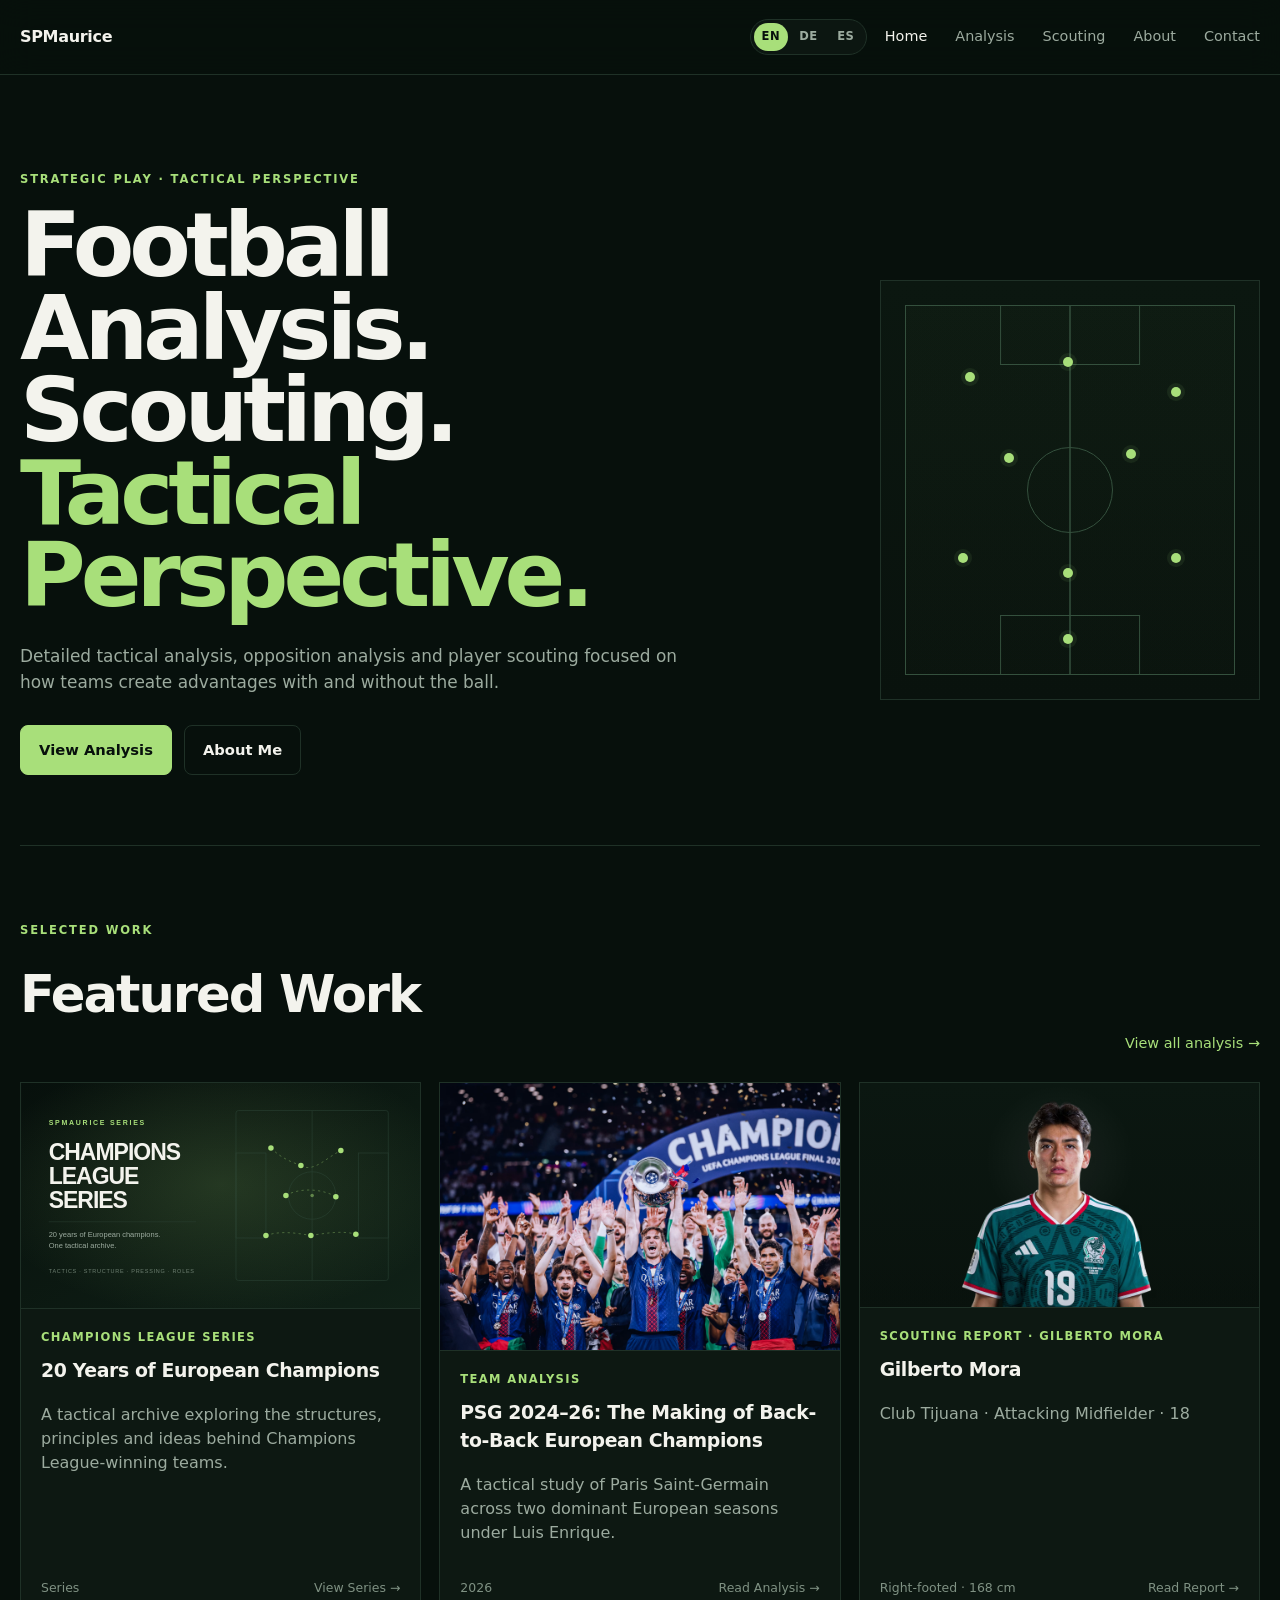
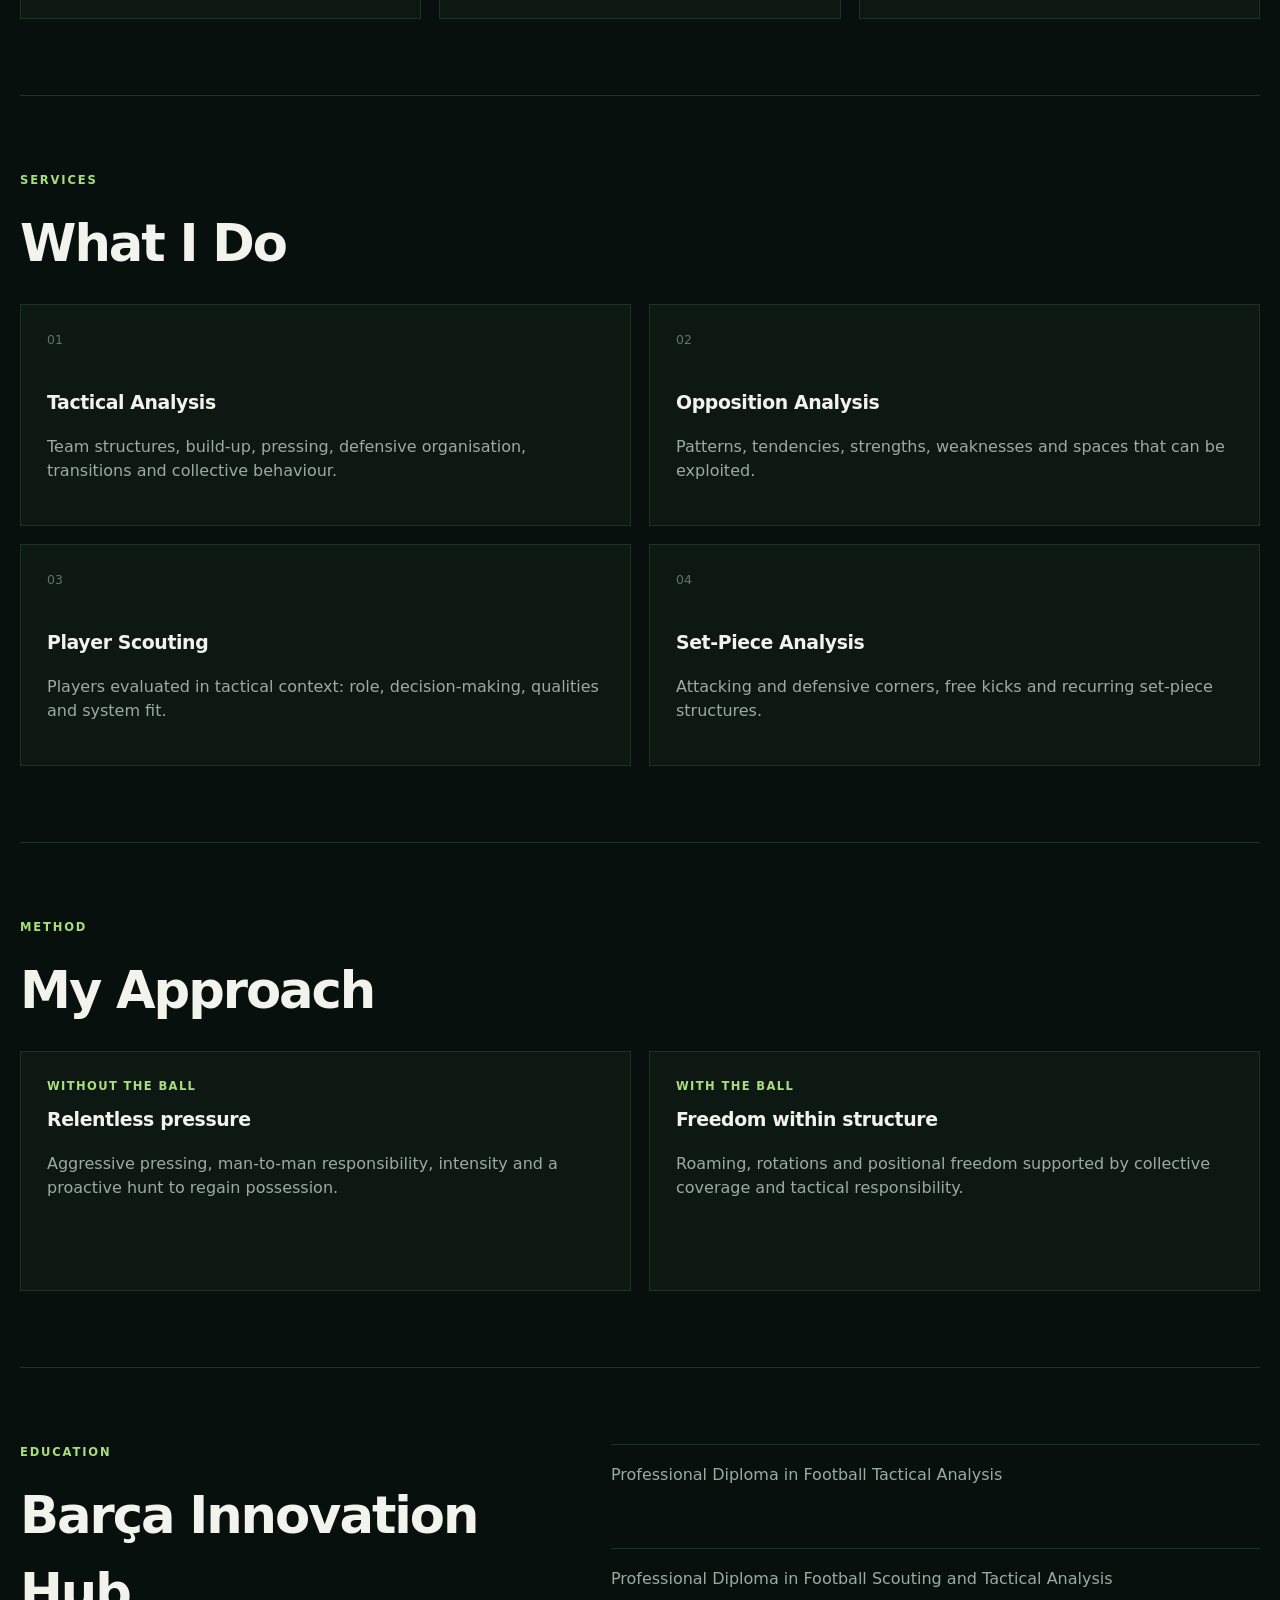
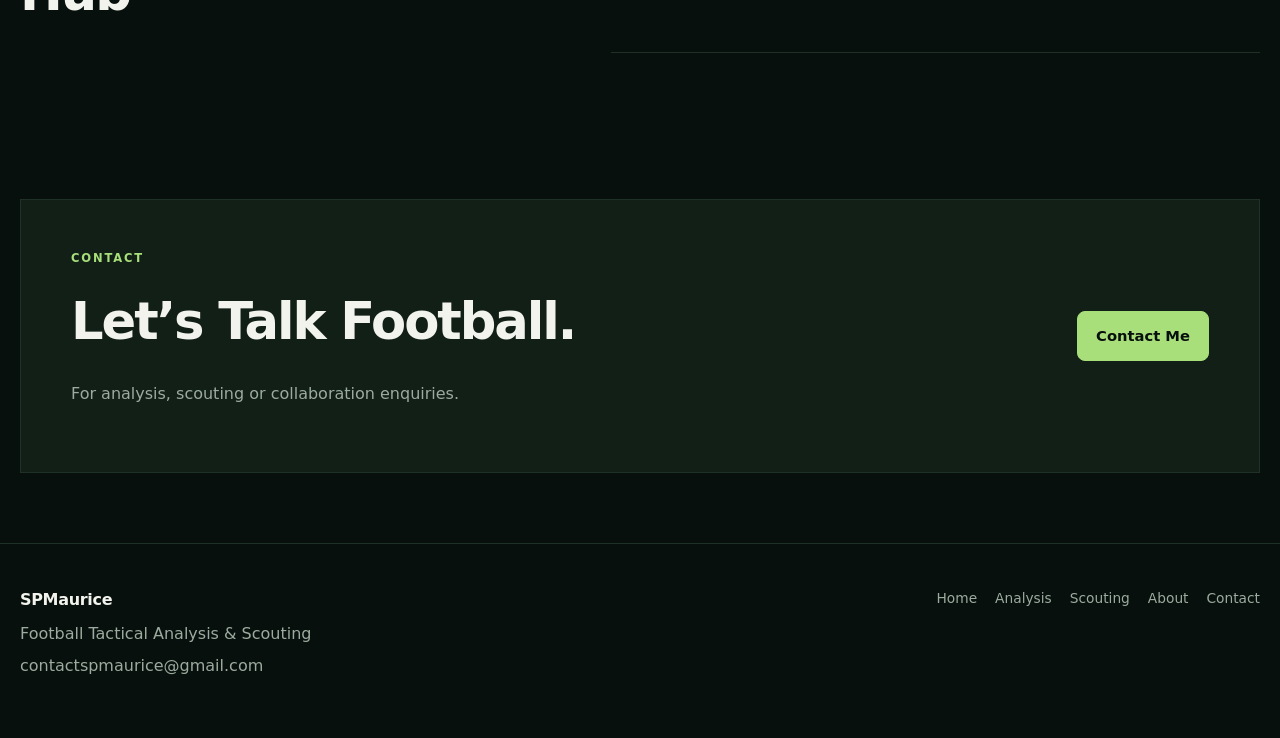
==== index.html @ 08f100cc "Rename Mora scouting label" ====
<!doctype html>
<html lang="en">
<head>
  <meta charset="utf-8" />
  <meta name="viewport" content="width=device-width, initial-scale=1" />
  <meta name="description" content="SPMaurice — Football Tactical Analysis & Scouting." />
  <title>SPMaurice — Football Tactical Analysis & Scouting</title>
  <link rel="stylesheet" href="/styles.css" />
</head>
<body>
  <header class="site-header">
    <div class="shell nav-wrap">
      <a class="brand" href="/">SPMaurice</a>
      <button class="nav-toggle" aria-label="Toggle navigation" aria-expanded="false">Menu</button>
      <nav class="nav" aria-label="Main navigation">
        <a class="active" href="/">Home</a>
        <a href="/analysis/">Analysis</a>
        <a href="/scouting/">Scouting</a>
        <a href="/about/">About</a>
        <a href="/contact/">Contact</a>
      </nav>
    </div>
  </header>

  <main>
    <section class="hero shell">
      <div class="eyebrow">Strategic Play · Tactical Perspective</div>
      <div class="hero-grid">
        <div>
          <h1>Football Analysis.<br>Scouting.<br><span>Tactical Perspective.</span></h1>
          <p class="hero-copy">Detailed tactical analysis, opposition analysis and player scouting focused on how teams create advantages with and without the ball.</p>
          <div class="button-row">
            <a class="button primary" href="/analysis/">View Analysis</a>
            <a class="button secondary" href="/about/">About Me</a>
          </div>
        </div>
        <div class="tactical-panel" aria-hidden="true">
          <div class="pitch">
            <span class="pitch-circle"></span>
            <span class="player p1"></span><span class="player p2"></span><span class="player p3"></span>
            <span class="player p4"></span><span class="player p5"></span><span class="player p6"></span>
            <span class="player p7"></span><span class="player p8"></span><span class="player p9"></span>
          </div>
        </div>
      </div>
    </section>

    <section class="section shell">
      <div class="section-heading">
        <div>
          <div class="eyebrow">Selected work</div>
          <h2>Featured Work</h2>
        </div>
        <a class="text-link" href="/analysis/">View all analysis →</a>
      </div>
      <div class="card-grid featured-grid">
        <a class="analysis-card" href="/analysis/champions-league-series/">
          <div class="card-media"><img src="/images/champions-league-series-cover.svg" alt="SPMaurice Champions League Series"></div>
          <div class="card-body">
            <div class="tag">Champions League Series</div>
            <h3>20 Years of European Champions</h3>
            <p>A tactical archive exploring the structures, principles and ideas behind Champions League-winning teams.</p>
            <div class="card-meta"><span>Series</span><span>View Series →</span></div>
          </div>
        </a>

        <a class="analysis-card" href="/analysis/psg-2024-26/">
          <div class="card-media"><img src="/images/_M_28379_qieuts.png" alt="Paris Saint-Germain celebrating with the UEFA Champions League trophy"></div>
          <div class="card-body">
            <div class="tag">Team Analysis</div>
            <h3>PSG 2024–26: The Making of Back-to-Back European Champions</h3>
            <p>A tactical study of Paris Saint-Germain across two dominant European seasons under Luis Enrique.</p>
            <div class="card-meta"><span>2026</span><span>Read Analysis →</span></div>
          </div>
        </a>

        <a class="analysis-card" href="/scouting/gilberto-mora/">
          <div class="card-media scouting-card-media"><img src="/images/dfl-obj-j025r8-dfl-clu-j00079-dfl-sea-0001ka.avif" alt="Gilberto Mora"></div>
          <div class="card-body">
            <div class="tag">Scouting Report · Gilberto Mora</div>
            <h3>Gilberto Mora</h3>
            <p>Club Tijuana · Attacking Midfielder · 18</p>
            <div class="card-meta"><span>Right-footed · 168 cm</span><span>Read Report →</span></div>
          </div>
        </a>
      </div></div>
    </section>

    <section class="section shell">
      <div class="eyebrow">Services</div>
      <h2>What I Do</h2>
      <div class="service-grid">
        <article class="service-card"><span>01</span><h3>Tactical Analysis</h3><p>Team structures, build-up, pressing, defensive organisation, transitions and collective behaviour.</p></article>
        <article class="service-card"><span>02</span><h3>Opposition Analysis</h3><p>Patterns, tendencies, strengths, weaknesses and spaces that can be exploited.</p></article>
        <article class="service-card"><span>03</span><h3>Player Scouting</h3><p>Players evaluated in tactical context: role, decision-making, qualities and system fit.</p></article>
        <article class="service-card"><span>04</span><h3>Set-Piece Analysis</h3><p>Attacking and defensive corners, free kicks and recurring set-piece structures.</p></article>
      </div>
    </section>

    <section class="section shell">
      <div class="eyebrow">Method</div>
      <h2>My Approach</h2>
      <div class="approach-grid">
        <article class="feature-panel">
          <div class="tag">Without the ball</div>
          <h3>Relentless pressure</h3>
          <p>Aggressive pressing, man-to-man responsibility, intensity and a proactive hunt to regain possession.</p>
        </article>
        <article class="feature-panel">
          <div class="tag">With the ball</div>
          <h3>Freedom within structure</h3>
          <p>Roaming, rotations and positional freedom supported by collective coverage and tactical responsibility.</p>
        </article>
      </div>
    </section>

    <section class="section shell education">
      <div>
        <div class="eyebrow">Education</div>
        <h2>Barça Innovation Hub</h2>
      </div>
      <div class="education-list">
        <div>Professional Diploma in Football Tactical Analysis</div>
        <div>Professional Diploma in Football Scouting and Tactical Analysis</div>
      </div>
    </section>

    <section class="cta shell">
      <div>
        <div class="eyebrow">Contact</div>
        <h2>Let’s Talk Football.</h2>
        <p>For analysis, scouting or collaboration enquiries.</p>
      </div>
      <a class="button primary" href="/contact/">Contact Me</a>
    </section>
  </main>

  <footer class="site-footer">
    <div class="shell footer-grid">
      <div>
        <div class="brand">SPMaurice</div>
        <p>Football Tactical Analysis & Scouting</p>
        <a href="mailto:contactspmaurice@gmail.com">contactspmaurice@gmail.com</a>
      </div>
      <nav class="footer-nav">
        <a href="/">Home</a><a href="/analysis/">Analysis</a><a href="/scouting/">Scouting</a><a href="/about/">About</a><a href="/contact/">Contact</a>
      </nav>
    </div>
  </footer>

  <script src="/script.js"></script>
</body>
</html>
---- styles.css ----
:root{
  --bg:#07100c;
  --panel:#0d1812;
  --panel-2:#111f17;
  --line:#1f3127;
  --text:#f3f3ed;
  --muted:#9cab9f;
  --accent:#a8df7a;
  --accent-2:#78b858;
  --max:1360px;
}
*{box-sizing:border-box}
html{scroll-behavior:smooth}
body{
  margin:0;
  font-family:Inter, ui-sans-serif, system-ui, -apple-system, BlinkMacSystemFont, "Segoe UI", sans-serif;
  background:var(--bg);
  color:var(--text);
  line-height:1.5;
}
a{color:inherit;text-decoration:none}
img{max-width:100%;display:block}
button,input,textarea{font:inherit}
.shell{width:min(calc(100% - 40px),var(--max));margin-inline:auto}
.site-header{
  position:sticky;top:0;z-index:50;
  background:rgba(7,16,12,.88);
  backdrop-filter:blur(16px);
  border-bottom:1px solid var(--line);
}
.nav-wrap{height:74px;display:flex;align-items:center;justify-content:space-between}
.brand{font-weight:800;letter-spacing:-.02em}
.nav{display:flex;gap:28px;align-items:center}
.nav a{font-size:.9rem;color:var(--muted)}
.nav a:hover,.nav a.active{color:var(--text)}
.nav-toggle{display:none;background:transparent;color:var(--text);border:1px solid var(--line);padding:8px 10px;border-radius:8px}
.hero{padding:96px 0 70px}
.hero-grid{display:grid;grid-template-columns:1.35fr .65fr;gap:70px;align-items:center}
.eyebrow{
  color:var(--accent);
  text-transform:uppercase;
  letter-spacing:.16em;
  font-size:.72rem;
  font-weight:700;
  margin-bottom:16px
}
h1,h2,h3,p{margin-top:0}
h1{
  font-size:clamp(3.2rem,7vw,6.7rem);
  line-height:.92;
  letter-spacing:-.055em;
  max-width:900px;
  margin-bottom:28px
}
h1 span{color:var(--accent)}
h2{font-size:clamp(2rem,4vw,3.5rem);letter-spacing:-.04em;margin-bottom:22px}
h3{font-size:1.18rem;letter-spacing:-.02em}
.hero-copy{font-size:1.06rem;color:var(--muted);max-width:680px}
.button-row{display:flex;gap:12px;margin-top:30px;flex-wrap:wrap}
.button{display:inline-flex;align-items:center;justify-content:center;padding:13px 18px;border-radius:8px;border:1px solid var(--line);font-weight:700;font-size:.92rem}
.button.primary{background:var(--accent);color:#07100c;border-color:var(--accent)}
.button.secondary{background:transparent}
.tactical-panel{min-height:420px;border:1px solid var(--line);background:linear-gradient(180deg,#0b1710,#09120d);padding:24px}
.pitch{
  height:100%;min-height:370px;border:1px solid #34503d;position:relative;overflow:hidden;
  background:
    linear-gradient(90deg,transparent 49.7%,#34503d 49.9%,#34503d 50.1%,transparent 50.3%),
    linear-gradient(180deg,rgba(168,223,122,.025),rgba(168,223,122,.01));
}
.pitch:before,.pitch:after{content:"";position:absolute;left:50%;transform:translateX(-50%);width:42%;height:16%;border:1px solid #34503d}
.pitch:before{top:-1px;border-top:0}.pitch:after{bottom:-1px;border-bottom:0}
.pitch-circle{position:absolute;width:86px;height:86px;border:1px solid #34503d;border-radius:50%;left:50%;top:50%;transform:translate(-50%,-50%)}
.player{position:absolute;width:10px;height:10px;background:var(--accent);border-radius:50%;box-shadow:0 0 0 4px rgba(168,223,122,.08)}
.p1{left:18%;top:18%}.p2{left:48%;top:14%}.p3{right:16%;top:22%}.p4{left:30%;top:40%}.p5{right:30%;top:39%}.p6{left:16%;bottom:30%}.p7{left:48%;bottom:26%}.p8{right:16%;bottom:30%}.p9{left:48%;bottom:8%}
.section{padding:76px 0;border-top:1px solid var(--line)}
.section-heading{display:flex;justify-content:space-between;gap:24px;align-items:end;margin-bottom:28px}
.text-link{color:var(--accent);font-size:.9rem}
.card-grid{display:grid;grid-template-columns:repeat(3,1fr);gap:18px}
.analysis-card,.service-card,.feature-panel{
  border:1px solid var(--line);
  background:var(--panel);
}
.analysis-card{display:block;transition:.2s ease}
.analysis-card:hover{transform:translateY(-3px);border-color:#38513f}
.card-media{aspect-ratio:16/10;border-bottom:1px solid var(--line);display:flex;align-items:center;justify-content:center}
.placeholder-media{
  background:
    radial-gradient(circle at 30% 30%,rgba(168,223,122,.08),transparent 35%),
    linear-gradient(135deg,#0e1913,#08110d);
  color:#6f8173;font-size:.72rem;letter-spacing:.15em
}
.card-body{padding:20px}
.card-body p,.service-card p,.feature-panel p,.education-list,.cta p,.site-footer p,.site-footer a{color:var(--muted)}
.tag{color:var(--accent);font-size:.72rem;text-transform:uppercase;letter-spacing:.12em;font-weight:700;margin-bottom:10px}
.card-meta{display:flex;justify-content:space-between;gap:16px;font-size:.78rem;color:#7f9183;margin-top:22px}
.muted-card{opacity:.7}
.service-grid{display:grid;grid-template-columns:repeat(2,1fr);gap:18px}
.service-card,.feature-panel{padding:26px}
.service-card>span{display:block;color:#5e7463;font-size:.78rem;margin-bottom:38px}
.approach-grid{display:grid;grid-template-columns:1fr 1fr;gap:18px}
.feature-panel{min-height:240px}
.education{display:grid;grid-template-columns:1fr 1.2fr;gap:50px}
.education-list{display:grid;gap:0;border-top:1px solid var(--line)}
.education-list div{padding:18px 0;border-bottom:1px solid var(--line)}
.cta{margin-top:70px;margin-bottom:70px;padding:50px;border:1px solid var(--line);background:var(--panel-2);display:flex;align-items:center;justify-content:space-between;gap:30px}
.site-footer{border-top:1px solid var(--line);padding:44px 0 60px}
.footer-grid{display:flex;justify-content:space-between;gap:40px}
.footer-grid p{margin:10px 0 8px}
.footer-nav{display:flex;gap:18px;flex-wrap:wrap;align-content:flex-start}
.footer-nav a{font-size:.86rem;color:var(--muted)}
.page-hero{padding:78px 0 46px}
.page-hero h1{font-size:clamp(3rem,6vw,5.4rem);max-width:900px}
.page-copy{max-width:740px;color:var(--muted)}
.filters{display:flex;gap:8px;flex-wrap:wrap;margin:26px 0 34px}
.filter{border:1px solid var(--line);padding:8px 12px;border-radius:999px;color:var(--muted);font-size:.82rem}
.filter.active{background:var(--accent);color:#07100c;border-color:var(--accent)}
.article-shell{width:min(calc(100% - 80px),1320px);margin-inline:auto}
.article-hero{padding:70px 0 34px}
.article-hero h1{font-size:clamp(2.8rem,6vw,5.3rem)}
.article-meta{display:flex;gap:18px;flex-wrap:wrap;color:var(--muted);font-size:.86rem;margin-top:20px}
.article-cover{margin:26px 0 42px;aspect-ratio:16/9;border:1px solid var(--line);background:linear-gradient(135deg,#102016,#08110d)}
.prose{font-size:1.32rem;line-height:1.7}
.prose h2{font-size:2rem;margin-top:58px}
.prose p{color:#ced7d0;margin-bottom:20px}
.media-block{margin:34px 0;border:1px solid var(--line);background:var(--panel);aspect-ratio:16/9;display:grid;place-items:center;color:#6f8173}
.about-grid{display:grid;grid-template-columns:1fr 1fr;gap:18px}
.info-card{border:1px solid var(--line);background:var(--panel);padding:24px}
.skill-list{display:flex;flex-wrap:wrap;gap:8px}
.skill{border:1px solid var(--line);padding:8px 11px;border-radius:999px;color:var(--muted);font-size:.82rem}
.contact-grid{display:grid;grid-template-columns:.8fr 1.2fr;gap:50px}
.contact-form{display:grid;gap:14px}
.contact-form label{font-size:.82rem;color:var(--muted)}
.contact-form input,.contact-form textarea{
  width:100%;background:var(--panel);color:var(--text);border:1px solid var(--line);padding:13px 14px;border-radius:6px
}
.contact-form textarea{min-height:160px;resize:vertical}
@media(max-width:900px){
  .hero-grid,.education,.contact-grid{grid-template-columns:1fr}
  .tactical-panel{display:none}
  .card-grid{grid-template-columns:repeat(2,1fr)}
  .service-grid,.approach-grid,.about-grid{grid-template-columns:1fr}
}
@media(max-width:680px){
  .shell,.article-shell{width:min(calc(100% - 24px),var(--max))}
  .nav-toggle{display:inline-flex}
  .nav{display:none;position:absolute;left:12px;right:12px;top:66px;background:#0a140f;border:1px solid var(--line);padding:14px;flex-direction:column;align-items:flex-start}
  .nav.open{display:flex}
  .hero{padding-top:64px}
  .card-grid{grid-template-columns:1fr}
  .section-heading,.cta,.footer-grid{align-items:flex-start;flex-direction:column}
  .cta{padding:30px}
}

.card-media img,.article-cover img{
  width:100%;
  height:100%;
  object-fit:cover;
  display:block;
}
.article-cover{overflow:hidden}

.analysis-video{width:100%;height:auto;display:block;margin:22px 0 24px;border-radius:4px;background:#000}

.analysis-slideshow{
  margin:30px 0 34px;
  border:1px solid var(--line);
  background:var(--panel);
  overflow:hidden;
}
.slideshow-stage{
  position:relative;
  aspect-ratio:16/9;
  background:#030705;
  display:grid;
  place-items:center;
}
.slide{
  position:absolute;
  inset:0;
  width:100%;
  height:100%;
  object-fit:contain;
  opacity:0;
  pointer-events:none;
  transition:opacity .25s ease;
}
.slide.active{opacity:1;pointer-events:auto}
.slide-arrow{
  position:absolute;
  top:50%;
  transform:translateY(-50%);
  width:42px;
  height:42px;
  border-radius:50%;
  border:1px solid rgba(255,255,255,.18);
  background:rgba(3,7,5,.72);
  color:var(--text);
  font-size:28px;
  line-height:1;
  cursor:pointer;
  display:grid;
  place-items:center;
  backdrop-filter:blur(8px);
}
.slide-arrow:hover{background:rgba(3,7,5,.92);border-color:var(--accent)}
.slide-arrow.prev{left:14px}
.slide-arrow.next{right:14px}
.slideshow-footer{
  min-height:48px;
  padding:10px 14px;
  display:flex;
  align-items:center;
  justify-content:space-between;
  gap:14px;
  border-top:1px solid var(--line);
}
.slide-counter{font-size:.78rem;color:var(--muted)}
.slide-dots{display:flex;gap:7px}
.dot{
  width:8px;height:8px;border-radius:50%;border:0;padding:0;
  background:#45534a;cursor:pointer
}
.dot.active{background:var(--accent)}
@media(max-width:680px){
  .slide-arrow{width:36px;height:36px;font-size:24px}
}

.video-slideshow{
  margin:30px 0 34px;
  border:1px solid var(--line);
  background:var(--panel);
  overflow:hidden;
}
.video-slides{position:relative;background:#000}
.video-slide{display:none}
.video-slide.active{display:block}
.video-slide video{width:100%;height:auto;display:block;background:#000}
.video-slideshow-footer{
  min-height:52px;
  padding:10px 14px;
  display:flex;
  align-items:center;
  justify-content:space-between;
  gap:14px;
  border-top:1px solid var(--line);
}
.video-counter{font-size:.78rem;color:var(--muted)}
.video-arrow{
  width:40px;
  height:40px;
  border-radius:50%;
  border:1px solid rgba(255,255,255,.18);
  background:rgba(3,7,5,.72);
  color:var(--text);
  font-size:26px;
  line-height:1;
  cursor:pointer;
  display:grid;
  place-items:center;
}
.video-arrow:hover{border-color:var(--accent)}


.lang-switcher{
  display:flex;
  align-items:center;
  gap:3px;
  padding:3px;
  border:1px solid var(--line);
  background:rgba(13,24,18,.9);
  border-radius:999px;
  margin-left:auto;
  margin-right:18px;
}
.lang-switcher button{
  border:0;
  background:transparent;
  color:var(--muted);
  min-width:34px;
  height:28px;
  padding:0 8px;
  border-radius:999px;
  font-size:.72rem;
  font-weight:800;
  letter-spacing:.05em;
  cursor:pointer;
}
.lang-switcher button:hover{color:var(--text)}
.lang-switcher button.active{
  background:var(--accent);
  color:#07100c;
}
@media(max-width:680px){
  .lang-switcher{margin-left:auto;margin-right:10px}
  .lang-switcher button{min-width:30px;padding:0 6px}
}

.series-link{
  color:inherit;
  text-decoration:none;
  border-bottom:1px solid transparent;
}
.series-link:hover{
  color:var(--text);
  border-bottom-color:var(--accent);
}

.series-cover-wrap{
  margin-top:4px;
  margin-bottom:18px;
}
.series-cover{
  width:100%;
  aspect-ratio:16/9;
  object-fit:cover;
  display:block;
  border:1px solid var(--line);
  background:var(--panel);
}

.featured-grid .analysis-card,
.analysis-archive-grid .analysis-card{
  display:flex;
  flex-direction:column;
  min-height:100%;
  overflow:hidden;
}
.featured-grid .card-media,
.analysis-archive-grid .card-media{
  width:100%;
  aspect-ratio:16/9;
  flex:none;
}
.featured-grid .card-body,
.analysis-archive-grid .card-body{
  display:flex;
  flex-direction:column;
  flex:1;
}
.featured-grid .card-meta,
.analysis-archive-grid .card-meta{
  margin-top:auto;
  padding-top:18px;
}
.analysis-archive-grid{
  grid-template-columns:repeat(2,minmax(0,1fr));
}
@media(max-width:680px){
  .analysis-archive-grid{grid-template-columns:1fr}
}

@media(min-width:1000px){
  .article-shell .article-hero{
    max-width:1100px;
  }
  .article-shell .article-cover{
    width:100%;
  }
  .article-shell .prose{
    max-width:1100px;
  }
  .article-shell .prose .analysis-video,
  .article-shell .prose .analysis-slideshow,
  .article-shell .prose .video-slideshow,
  .article-shell .prose .media-block{
    width:min(1320px, calc(100vw - 80px));
    max-width:none;
  }
}

.article-hero .page-copy{font-size:1.25rem;line-height:1.7}
.article-hero .article-meta{font-size:1rem}
@media(min-width:1000px){
  .article-hero h1{font-size:clamp(3.5rem,4.6vw,6rem)}
  .prose h2{font-size:2.55rem}
}

.video-analysis{
  padding:24px 28px 26px;
  background:var(--panel);
  border-top:1px solid var(--line);
}
.video-analysis h3{
  font-size:1.45rem;
  margin-bottom:12px;
}
.video-analysis p{
  color:#ced7d0;
  margin-bottom:14px;
}
.video-analysis p:last-child{margin-bottom:0}
@media(max-width:680px){
  .video-analysis{padding:20px 18px 22px}
  .video-analysis h3{font-size:1.25rem}
}


/* Team analysis themes */
body.theme-psg{
  --bg:#071426;
  --panel:#0c1c35;
  --panel-2:#102442;
  --line:#29405f;
  --text:#f7f9fc;
  --muted:#a9b7ca;
  --accent:#e43d55;
  --accent-2:#2e6fd0;
  background:
    radial-gradient(circle at 92% 8%,rgba(46,111,208,.16),transparent 28%),
    radial-gradient(circle at 8% 42%,rgba(228,61,85,.07),transparent 24%),
    var(--bg);
}
body.theme-psg .site-header{
  background:rgba(7,20,38,.9);
}
body.theme-psg .lang-switcher{
  background:rgba(12,28,53,.92);
}
body.theme-psg .lang-switcher button.active,
body.theme-psg .button.primary{
  background:var(--accent);
  color:#fff;
  border-color:var(--accent);
}
body.theme-psg .eyebrow,
body.theme-psg .tag,
body.theme-psg .text-link{
  color:#ff5b70;
}
body.theme-psg .article-hero h1{
  text-shadow:0 0 40px rgba(46,111,208,.10);
}
body.theme-psg .article-cover,
body.theme-psg .analysis-slideshow,
body.theme-psg .video-slideshow,
body.theme-psg .media-block{
  box-shadow:0 18px 60px rgba(0,0,0,.20);
}
body.theme-psg .video-analysis{
  background:linear-gradient(135deg,var(--panel),#0d203d);
}
body.theme-psg .prose p,
body.theme-psg .video-analysis p{
  color:#d8e0eb;
}
body.theme-psg .video-arrow:hover,
body.theme-psg .slide-arrow:hover,
body.theme-psg .series-link:hover{
  border-color:var(--accent);
}
body.theme-psg .nav a:hover,
body.theme-psg .nav a.active{
  color:#fff;
}
@media(max-width:680px){
  body.theme-psg .nav{
    background:#0a1930;
  }
}

.media-block img{
  width:100%;
  height:100%;
  object-fit:contain;
  display:block;
}


/* Mexico / Gilberto Mora scouting theme */
body.theme-mexico{
  --bg:#090f0c;
  --panel:#101914;
  --panel-2:#142019;
  --line:#2a3a30;
  --text:#f7f7f2;
  --muted:#b5c1b9;
  --accent:#d9363e;
  --accent-2:#168a4a;
  background:
    radial-gradient(circle at 90% 8%,rgba(22,138,74,.14),transparent 28%),
    radial-gradient(circle at 8% 38%,rgba(217,54,62,.10),transparent 24%),
    var(--bg);
}
body.theme-mexico .site-header{background:rgba(9,15,12,.9)}
body.theme-mexico .lang-switcher{background:rgba(16,25,20,.92)}
body.theme-mexico .eyebrow,
body.theme-mexico .tag,
body.theme-mexico .text-link{color:#ef4d55}
body.theme-mexico .lang-switcher button.active{
  background:#168a4a;
  color:#fff;
}
body.theme-mexico .nav a:hover,
body.theme-mexico .nav a.active{color:#fff}

.scouting-report{padding-bottom:40px}
.scouting-profile{
  display:grid;
  grid-template-columns:minmax(320px,.9fr) 1.1fr;
  gap:28px;
  margin:10px 0 46px;
}
.scouting-photo{
  border:1px solid var(--line);
  background:var(--panel);
  min-height:440px;
  overflow:hidden;
}
.scouting-photo img{
  width:100%;
  height:100%;
  min-height:440px;
  object-fit:cover;
  display:block;
}
.player-facts{
  display:grid;
  grid-template-columns:repeat(2,minmax(0,1fr));
  border-top:1px solid var(--line);
  border-left:1px solid var(--line);
  background:var(--panel);
}
.player-facts div{
  padding:18px 20px;
  border-right:1px solid var(--line);
  border-bottom:1px solid var(--line);
}
.player-facts span{
  display:block;
  color:var(--muted);
  font-size:.75rem;
  text-transform:uppercase;
  letter-spacing:.1em;
  margin-bottom:7px;
}
.player-facts strong{font-size:1.05rem}
.position-strip{
  display:flex;
  gap:10px;
  flex-wrap:wrap;
  margin:26px 0 46px;
}
.position-strip span{
  min-width:54px;
  text-align:center;
  padding:10px 13px;
  border:1px solid var(--line);
  background:var(--panel);
  font-size:.82rem;
  font-weight:800;
}
.position-strip span.active{
  background:linear-gradient(90deg,#168a4a 0 50%,#d9363e 50% 100%);
  color:#fff;
  border-color:transparent;
}
.report-placeholder{
  color:var(--muted)!important;
  font-style:italic;
}
@media(max-width:800px){
  .scouting-profile{grid-template-columns:1fr}
  .scouting-photo,.scouting-photo img{min-height:0}
}
@media(max-width:520px){
  .player-facts{grid-template-columns:1fr}
}

.scouting-card-media{
  background:
    radial-gradient(circle at 50% 34%,rgba(255,255,255,.06),transparent 30%),
    linear-gradient(180deg,#0b1711,#09120d);
  overflow:hidden;
  padding:0;
}
.scouting-card-media img{
  width:100%;
  height:100%;
  object-fit:contain;
  object-position:center bottom;
  transform:scale(.94);
  transform-origin:center bottom;
}
.scouting-card-media::after{
  content:"";
  position:absolute;
  inset:auto 0 0;
  height:22%;
  pointer-events:none;
  background:linear-gradient(180deg,transparent,rgba(7,16,12,.12));
}
.scouting-card-media{position:relative}
@media(max-width:680px){
  .scouting-card-media img{transform:scale(.9)}
}
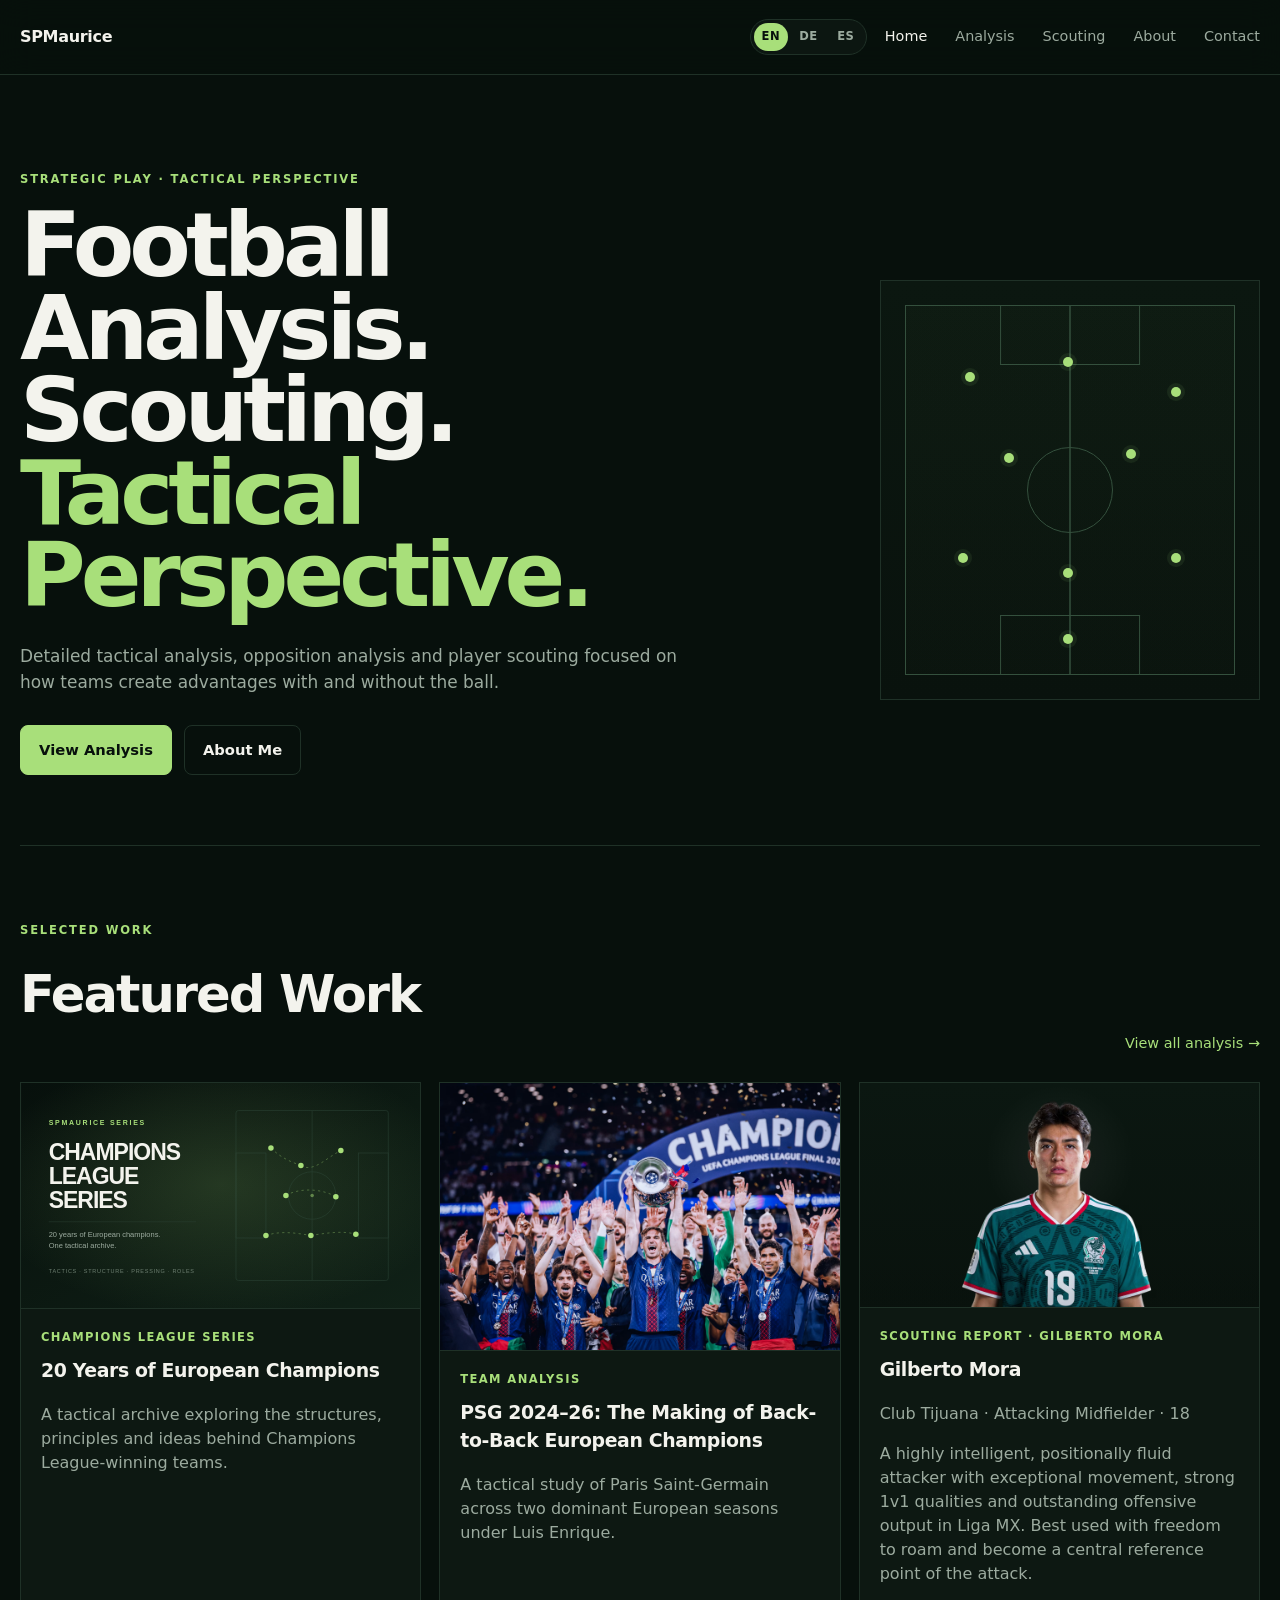
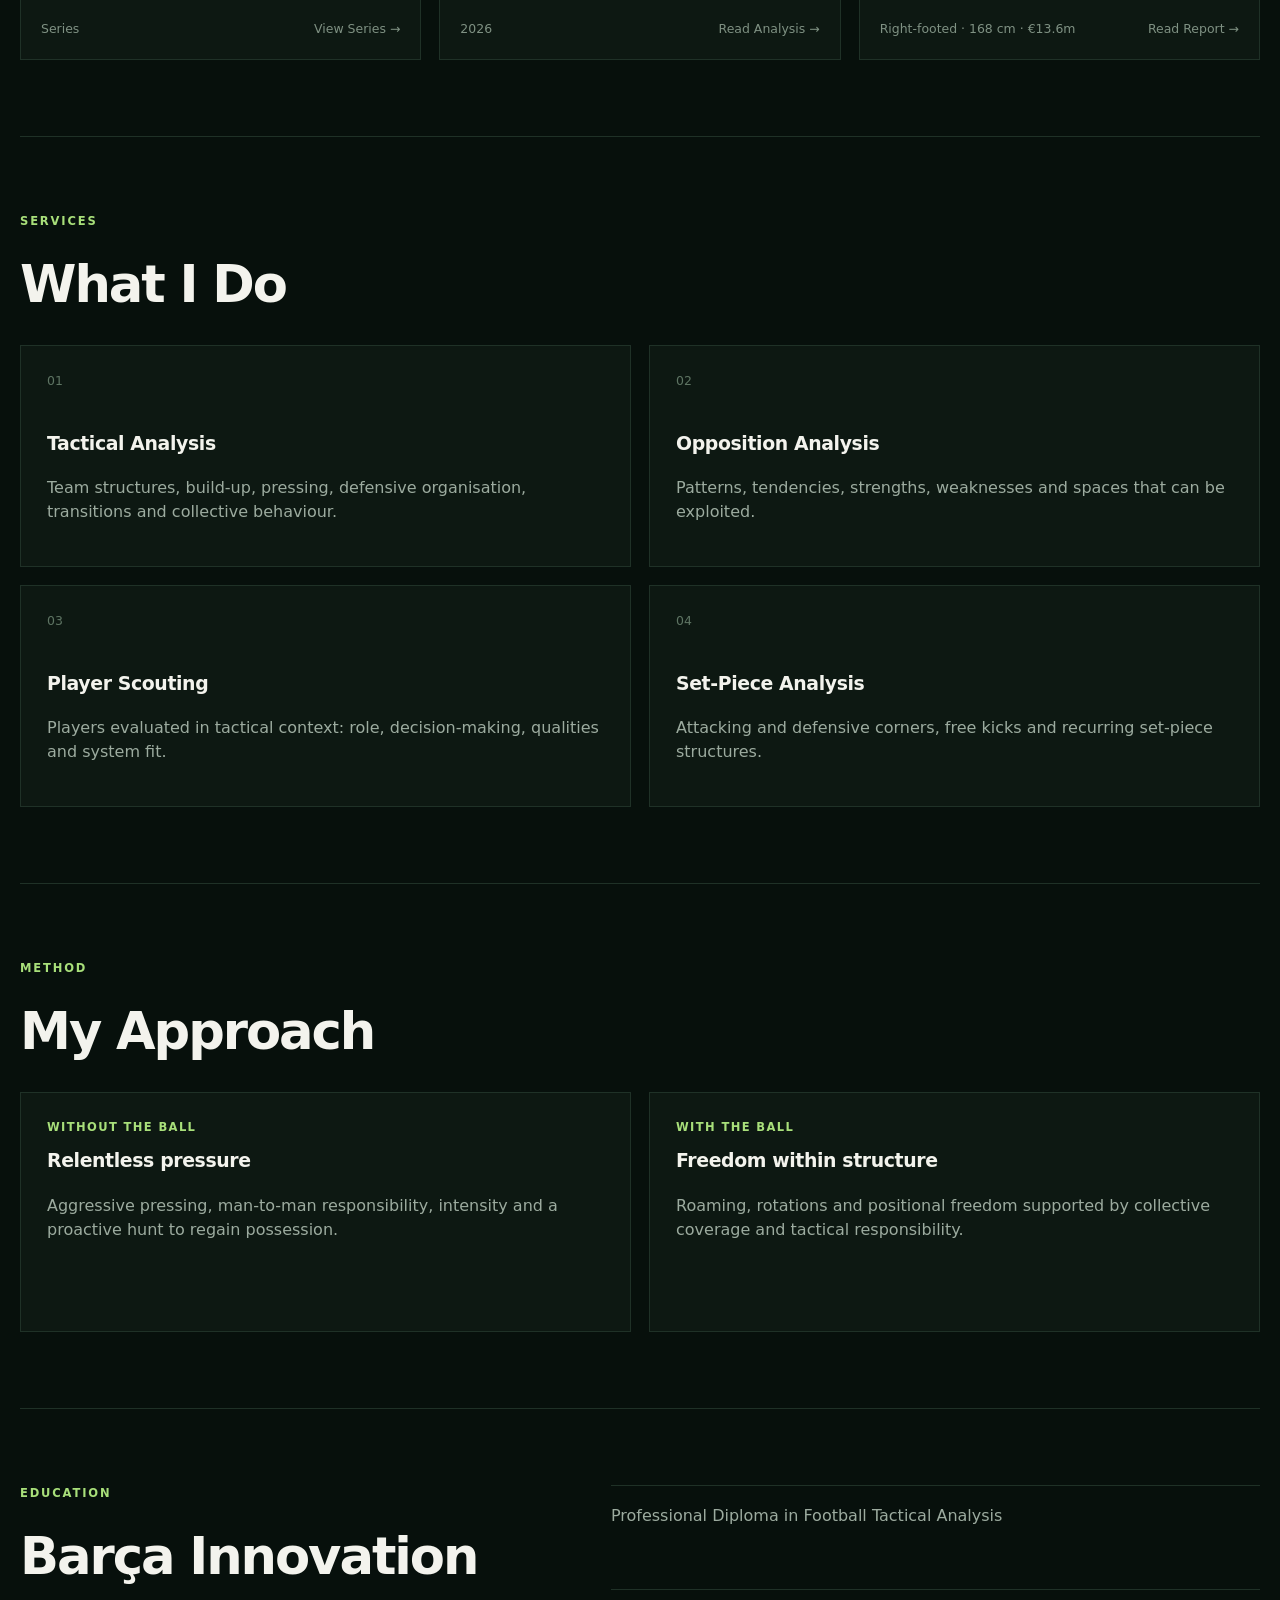
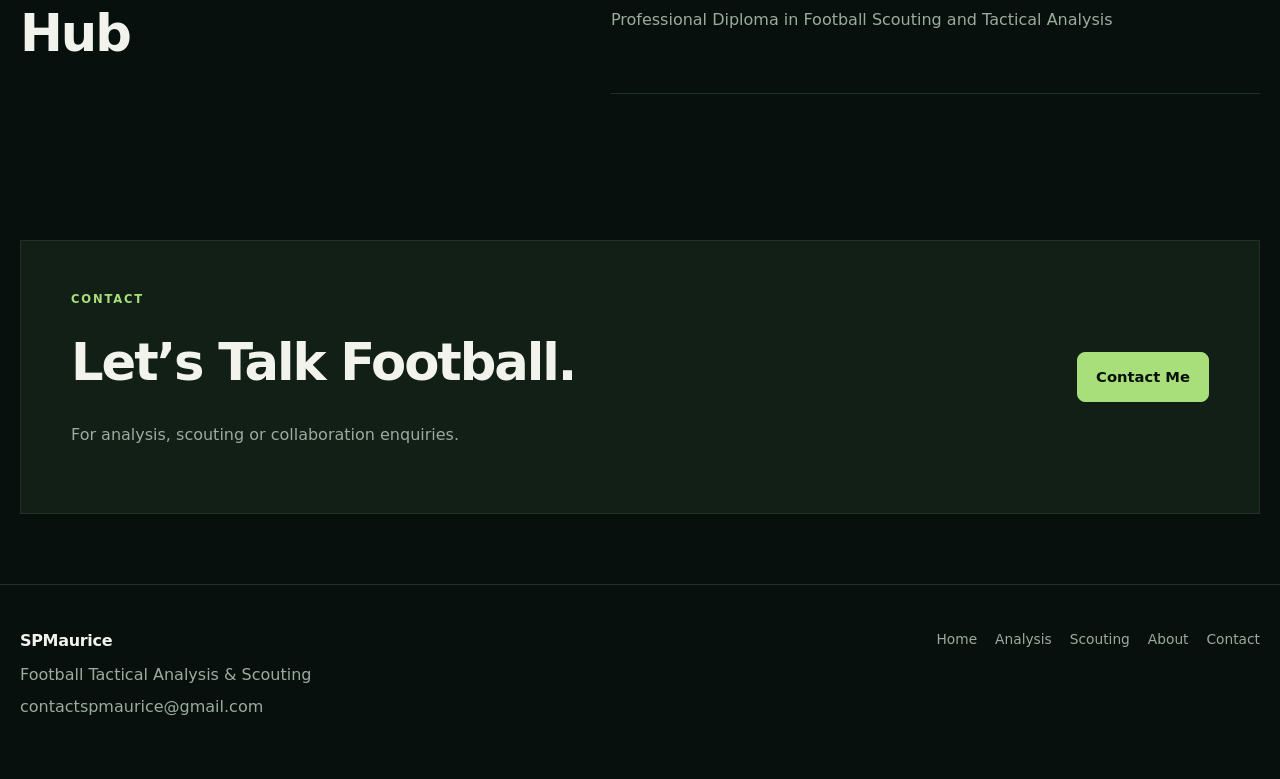
==== commit 62c24232: "Expand Gilberto Mora featured card" ====
--- a/index.html
+++ b/index.html
@@ -80,7 +80,8 @@
             <div class="tag">Scouting Report · Gilberto Mora</div>
             <h3>Gilberto Mora</h3>
             <p>Club Tijuana · Attacking Midfielder · 18</p>
-            <div class="card-meta"><span>Right-footed · 168 cm</span><span>Read Report →</span></div>
+            <p>A highly intelligent, positionally fluid attacker with exceptional movement, strong 1v1 qualities and outstanding offensive output in Liga MX. Best used with freedom to roam and become a central reference point of the attack.</p>
+            <div class="card-meta"><span>Right-footed · 168 cm · €13.6m</span><span>Read Report →</span></div>
           </div>
         </a>
       </div></div>
--- a/styles.css
+++ b/styles.css
@@ -593,3 +593,431 @@
 @media(max-width:680px){
   .scouting-card-media img{transform:scale(.9)}
 }
+
+
+.position-profile{
+  display:grid;
+  grid-template-columns:minmax(240px,.8fr) minmax(320px,1.2fr);
+  gap:28px;
+  align-items:stretch;
+  margin:30px 0 54px;
+}
+.position-copy{
+  border:1px solid var(--line);
+  background:var(--panel);
+  padding:24px;
+}
+.position-label{
+  font-size:.8rem;
+  font-weight:800;
+  text-transform:uppercase;
+  letter-spacing:.12em;
+  color:var(--text);
+  margin-bottom:24px;
+}
+.position-group{
+  display:grid;
+  gap:7px;
+  padding:16px 0;
+  border-top:1px solid var(--line);
+}
+.position-group:first-of-type{border-top:0;padding-top:0}
+.position-group span{
+  color:var(--muted);
+  font-size:.75rem;
+  text-transform:uppercase;
+  letter-spacing:.1em;
+  font-weight:700;
+}
+.position-group strong{
+  font-size:1rem;
+  line-height:1.45;
+  font-weight:750;
+}
+.mini-pitch{
+  position:relative;
+  min-height:300px;
+  border:1px solid var(--line);
+  background:
+    linear-gradient(180deg,rgba(22,138,74,.06),rgba(217,54,62,.035)),
+    var(--panel);
+  overflow:hidden;
+}
+.mini-pitch::before{
+  content:"";
+  position:absolute;
+  inset:18px;
+  border:1px solid rgba(255,255,255,.12);
+}
+.mini-pitch-line{
+  position:absolute;
+  left:18px;
+  right:18px;
+  top:50%;
+  height:1px;
+  background:rgba(255,255,255,.12);
+}
+.mini-pitch-circle{
+  position:absolute;
+  width:72px;
+  height:72px;
+  border:1px solid rgba(255,255,255,.12);
+  border-radius:50%;
+  left:50%;
+  top:50%;
+  transform:translate(-50%,-50%);
+}
+.mini-pitch-box{
+  position:absolute;
+  left:50%;
+  width:42%;
+  height:22%;
+  transform:translateX(-50%);
+  border:1px solid rgba(255,255,255,.12);
+}
+.mini-pitch-box.top-box{
+  top:18px;
+  border-top:0;
+}
+.mini-pitch-box.bottom-box{
+  bottom:18px;
+  border-bottom:0;
+}
+.pos-marker{
+  position:absolute;
+  min-width:42px;
+  height:42px;
+  padding:0 10px;
+  border-radius:999px;
+  display:grid;
+  place-items:center;
+  border:1px solid var(--line);
+  background:#25302a;
+  color:#c8d0cb;
+  font-size:.78rem;
+  font-weight:850;
+  box-shadow:0 8px 18px rgba(0,0,0,.18);
+}
+.pos-marker.active{
+  background:linear-gradient(90deg,#168a4a 0 50%,#d9363e 50% 100%);
+  color:#fff;
+  border-color:rgba(255,255,255,.28);
+  box-shadow:0 0 0 4px rgba(255,255,255,.05),0 10px 24px rgba(0,0,0,.3);
+}
+.pos-marker.st{left:50%;top:15%;transform:translateX(-50%)}
+.pos-marker.lw{left:22%;top:31%}
+.pos-marker.am{left:50%;top:31%;transform:translateX(-50%)}
+.pos-marker.lm{left:22%;top:46%}
+.pos-marker.cm{left:50%;top:46%;transform:translateX(-50%)}
+
+@media(max-width:760px){
+  .position-profile{grid-template-columns:1fr}
+  .mini-pitch{min-height:280px}
+}
+
+
+/* Gilberto Mora data slideshow */
+.player-data-slideshow{
+  margin:26px 0 34px;
+  border:1px solid var(--line);
+  background:var(--panel);
+  overflow:hidden;
+}
+.player-data-topline{
+  min-height:70px;
+  padding:16px 20px;
+  display:flex;
+  align-items:center;
+  justify-content:space-between;
+  gap:20px;
+  border-bottom:1px solid var(--line);
+  background:linear-gradient(90deg,rgba(22,138,74,.08),transparent 45%,rgba(217,54,62,.06));
+}
+.player-data-topline .tag{margin:0 0 4px}
+.player-data-topline strong{font-size:.94rem}
+.player-data-counter{
+  color:var(--muted);
+  font-size:.78rem;
+  font-weight:800;
+  letter-spacing:.08em;
+}
+.player-data-slide{display:none;padding:26px 28px 30px}
+.player-data-slide.active{display:block}
+.player-data-heading{
+  display:flex;
+  align-items:flex-end;
+  justify-content:space-between;
+  gap:22px;
+  margin-bottom:24px;
+}
+.player-data-heading h3{
+  margin:3px 0 0;
+  font-size:1.8rem;
+  letter-spacing:-.035em;
+}
+.player-data-kicker,.data-context{
+  color:var(--muted);
+  font-size:.72rem;
+  text-transform:uppercase;
+  letter-spacing:.12em;
+  font-weight:800;
+}
+.data-highlight{
+  text-align:right;
+  display:grid;
+  gap:2px;
+}
+.data-highlight span{
+  color:var(--muted);
+  text-transform:uppercase;
+  letter-spacing:.1em;
+  font-size:.68rem;
+  font-weight:800;
+}
+.data-highlight strong{font-size:1.75rem}
+
+.data-stat-list{
+  display:grid;
+  grid-template-columns:repeat(2,minmax(0,1fr));
+  gap:10px 26px;
+}
+.data-row{
+  display:grid;
+  grid-template-columns:minmax(0,1fr) auto;
+  gap:8px 18px;
+  align-items:center;
+  padding:10px 0;
+  border-bottom:1px solid rgba(255,255,255,.055);
+}
+.data-row>span{color:#d8e0db;font-size:.88rem}
+.data-row>strong{font-size:.9rem;font-variant-numeric:tabular-nums}
+.data-row>i{
+  grid-column:1 / -1;
+  display:block;
+  position:relative;
+  height:6px;
+  border-radius:999px;
+  overflow:hidden;
+  background:rgba(255,255,255,.13);
+}
+.data-row>i::after{
+  content:"";
+  display:block;
+  height:100%;
+  width:var(--score);
+  border-radius:inherit;
+  background:#2bc978;
+}
+.data-row>i.mid::after{background:#f28a2a}
+.data-row>i.low::after{background:#eb3d48}
+
+.mora-heatmap{
+  position:relative;
+  width:100%;
+  aspect-ratio:1.65 / 1;
+  min-height:320px;
+  overflow:hidden;
+  border:1px solid var(--line);
+  background:
+    radial-gradient(ellipse at 42% 48%,rgba(21,151,86,.10),transparent 32%),
+    linear-gradient(180deg,#111914,#0c120f);
+}
+.heat-pitch-lines{
+  position:absolute;
+  inset:18px;
+  border:1px solid rgba(255,255,255,.13);
+}
+.heat-halfway{
+  position:absolute;
+  top:0;bottom:0;left:50%;
+  width:1px;
+  background:rgba(255,255,255,.12);
+}
+.heat-centre-circle{
+  position:absolute;
+  width:96px;height:96px;
+  border:1px solid rgba(255,255,255,.12);
+  border-radius:50%;
+  left:50%;top:50%;
+  transform:translate(-50%,-50%);
+}
+.heat-box{
+  position:absolute;
+  top:25%;
+  width:14%;
+  height:50%;
+  border:1px solid rgba(255,255,255,.12);
+}
+.heat-box-left{left:-1px;border-left:0}
+.heat-box-right{right:-1px;border-right:0}
+.heat-blob{
+  position:absolute;
+  border-radius:50%;
+  filter:blur(12px);
+  mix-blend-mode:screen;
+  opacity:.88;
+}
+.hb1{left:30%;top:14%;width:110px;height:70px;background:rgba(24,214,117,.65)}
+.hb2{left:42%;top:10%;width:70px;height:62px;background:rgba(255,193,53,.82)}
+.hb3{left:56%;top:15%;width:115px;height:70px;background:rgba(31,210,113,.58)}
+.hb4{left:28%;top:36%;width:105px;height:82px;background:rgba(247,151,39,.76)}
+.hb5{left:44%;top:39%;width:95px;height:95px;background:rgba(255,113,35,.82)}
+.hb6{left:60%;top:33%;width:78px;height:74px;background:rgba(27,204,111,.58)}
+.hb7{left:74%;top:43%;width:100px;height:62px;background:rgba(255,184,47,.78)}
+.hb8{left:22%;top:61%;width:80px;height:62px;background:rgba(25,199,106,.58)}
+.hb9{left:41%;top:66%;width:100px;height:65px;background:rgba(27,213,115,.50)}
+.hb10{left:58%;top:64%;width:105px;height:68px;background:rgba(24,189,100,.46)}
+.hb11{left:73%;top:69%;width:75px;height:55px;background:rgba(20,187,94,.46)}
+.hb12{left:10%;top:13%;width:55px;height:44px;background:rgba(25,193,99,.50)}
+
+.player-data-controls{
+  display:grid;
+  grid-template-columns:auto 1fr auto;
+  align-items:center;
+  gap:14px;
+  padding:14px 16px;
+  border-top:1px solid var(--line);
+  background:rgba(0,0,0,.08);
+}
+.player-data-arrow{
+  width:40px;height:40px;
+  border-radius:50%;
+  border:1px solid var(--line);
+  background:var(--panel-2);
+  color:var(--text);
+  font-size:25px;
+  cursor:pointer;
+}
+.player-data-arrow:hover{border-color:var(--accent-2)}
+.player-data-tabs{
+  display:flex;
+  align-items:center;
+  justify-content:center;
+  gap:7px;
+  flex-wrap:wrap;
+}
+.player-data-tabs button{
+  border:1px solid var(--line);
+  background:transparent;
+  color:var(--muted);
+  padding:7px 11px;
+  border-radius:999px;
+  font-size:.72rem;
+  font-weight:800;
+  cursor:pointer;
+}
+.player-data-tabs button:hover{color:var(--text)}
+.player-data-tabs button.active{
+  background:linear-gradient(90deg,#168a4a 0 50%,#d9363e 50% 100%);
+  color:#fff;
+  border-color:transparent;
+}
+.data-notes-slot{
+  min-height:12px;
+  margin-bottom:34px;
+}
+
+@media(max-width:760px){
+  .data-stat-list{grid-template-columns:1fr}
+  .player-data-slide{padding:22px 18px 24px}
+  .player-data-heading{align-items:flex-start;flex-direction:column}
+  .data-highlight{text-align:left}
+  .player-data-controls{grid-template-columns:auto 1fr auto}
+  .player-data-tabs{gap:5px}
+  .player-data-tabs button{padding:6px 8px;font-size:.66rem}
+  .mora-heatmap{min-height:250px}
+}
+@media(max-width:520px){
+  .player-data-tabs button{font-size:0;width:10px;height:10px;padding:0;border-radius:50%;background:#425149}
+  .player-data-tabs button.active{background:var(--accent-2)}
+}
+
+.mora-heatmap{
+  position:relative;
+  width:100%;
+  aspect-ratio:5 / 3;
+  min-height:340px;
+  overflow:hidden;
+  border:1px solid var(--line);
+  border-radius:16px;
+  background:#0b100d;
+  box-shadow:inset 0 0 0 1px rgba(255,255,255,.02);
+}
+.mora-heatmap img{
+  width:100%;
+  height:100%;
+  display:block;
+  object-fit:cover;
+}
+
+.real-heatmap{
+  position:relative;
+  border:1px solid rgba(255,255,255,.12);
+  border-radius:18px;
+  padding:8px;
+  background:
+    linear-gradient(135deg,rgba(22,138,74,.16),rgba(255,255,255,.03) 45%,rgba(217,54,62,.14)),
+    #0b100d;
+  box-shadow:
+    0 18px 44px rgba(0,0,0,.28),
+    inset 0 0 0 1px rgba(255,255,255,.035);
+}
+.real-heatmap::before{
+  content:"";
+  position:absolute;
+  inset:-1px;
+  border-radius:18px;
+  padding:1px;
+  background:linear-gradient(120deg,rgba(22,138,74,.7),rgba(255,255,255,.12),rgba(217,54,62,.65));
+  -webkit-mask:linear-gradient(#000 0 0) content-box,linear-gradient(#000 0 0);
+  -webkit-mask-composite:xor;
+  mask-composite:exclude;
+  pointer-events:none;
+}
+.real-heatmap img{
+  width:100%;
+  height:auto;
+  display:block;
+  border-radius:12px;
+  object-fit:cover;
+}
+
+.player-overview-visuals{
+  margin:10px 0 46px;
+  padding:14px;
+  border:1px solid var(--line);
+  background:linear-gradient(180deg,rgba(22,138,74,.035),rgba(217,54,62,.02)),var(--panel);
+}
+.player-overview-visuals .scouting-profile{
+  margin:0;
+  gap:14px;
+}
+.player-overview-visuals .position-profile{
+  margin:14px 0 0;
+  gap:14px;
+}
+.player-overview-visuals .scouting-photo,
+.player-overview-visuals .player-facts,
+.player-overview-visuals .position-copy,
+.player-overview-visuals .mini-pitch{
+  border-color:rgba(255,255,255,.10);
+}
+@media(max-width:800px){
+  .player-overview-visuals{padding:10px}
+}
+
+.player-data-slides{height:860px;min-height:860px;overflow:hidden}
+.player-data-slide.active{
+  display:flex;
+  flex-direction:column;
+  height:100%;
+  min-height:860px;
+  overflow-y:auto;
+}
+.player-data-slide .data-slide-copy{
+  margin:0 0 24px;
+}
+@media(max-width:760px){
+  .player-data-slides{height:auto;min-height:0;overflow:visible}
+  .player-data-slide.active{height:auto;min-height:0;overflow:visible}
+}
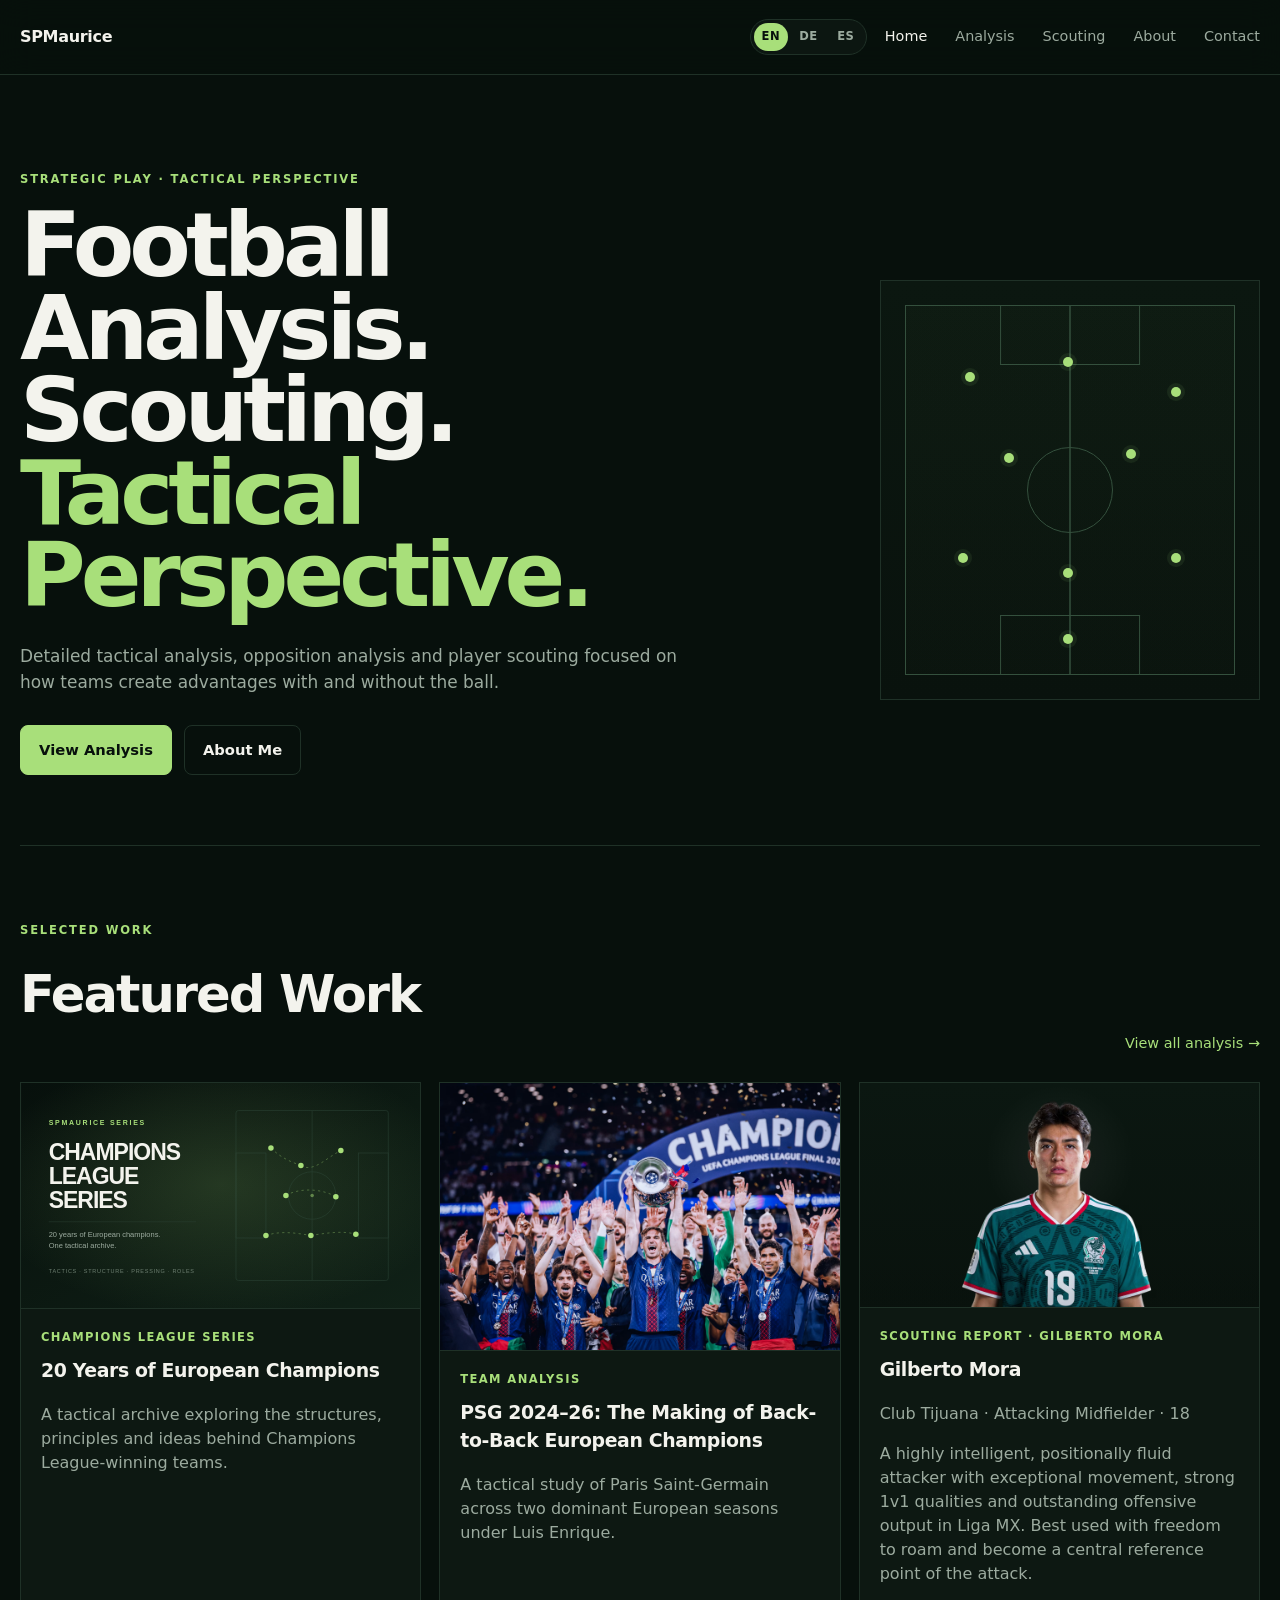
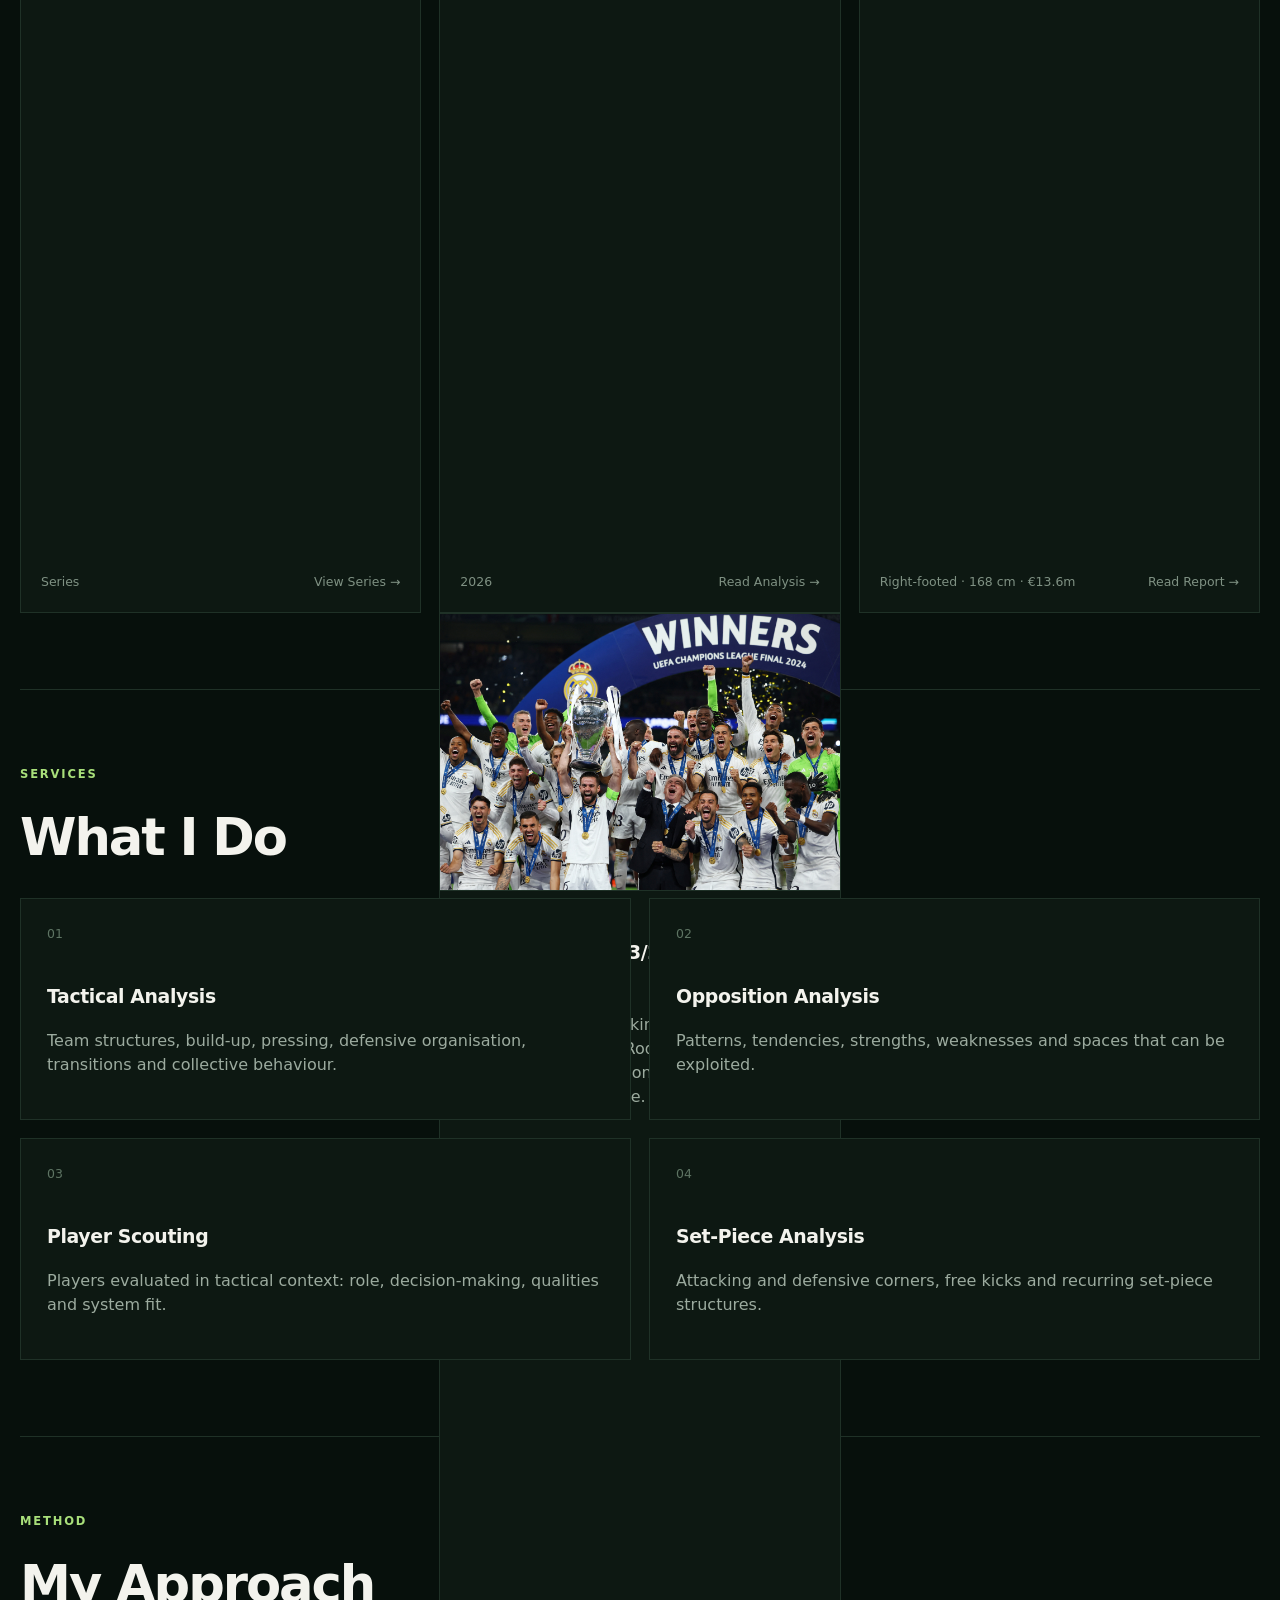
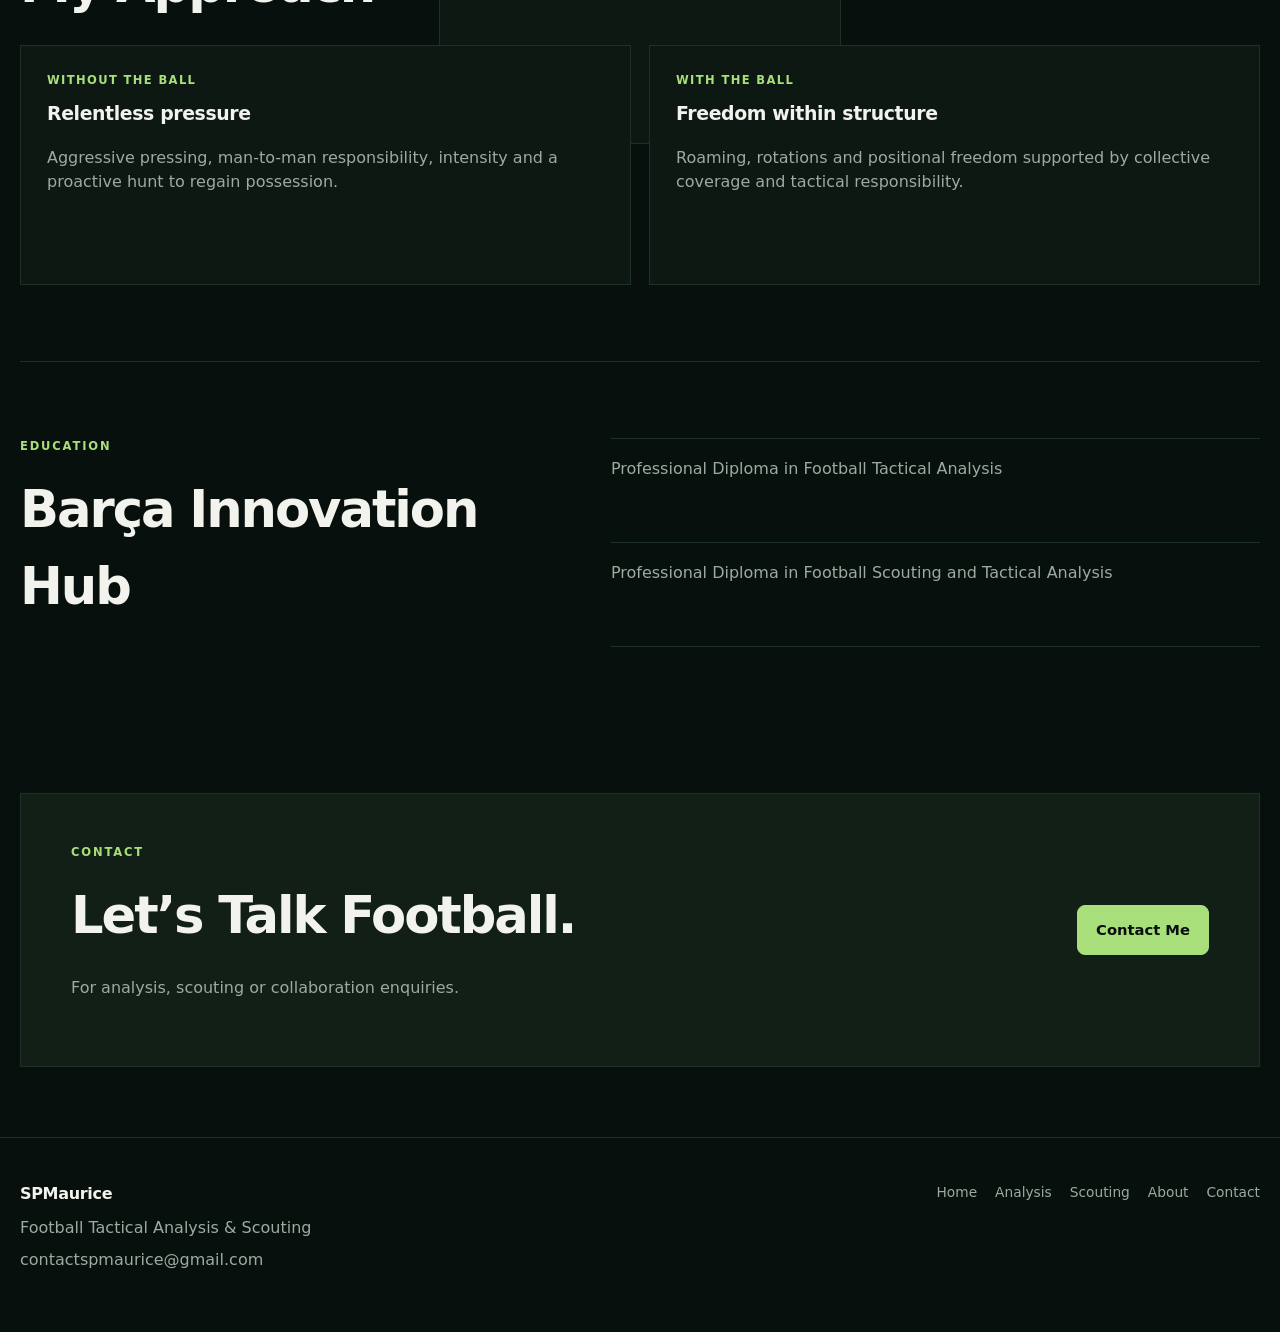
==== commit b184babc: "Rotate homepage featured team analysis between PSG and Real Madrid" ====
--- a/index.html
+++ b/index.html
@@ -64,7 +64,8 @@
           </div>
         </a>
 
-        <a class="analysis-card" href="/analysis/psg-2024-26/">
+        <div class="featured-rotator" data-featured-rotator aria-label="Featured team analyses">
+          <a class="analysis-card featured-slide is-active" data-featured-slide href="/analysis/psg-2024-26/">
           <div class="card-media"><img src="/images/_M_28379_qieuts.png" alt="Paris Saint-Germain celebrating with the UEFA Champions League trophy"></div>
           <div class="card-body">
             <div class="tag">Team Analysis</div>
@@ -73,6 +74,20 @@
             <div class="card-meta"><span>2026</span><span>Read Analysis →</span></div>
           </div>
         </a>
+          <a class="analysis-card featured-slide" data-featured-slide href="/analysis/real-madrid-2024/" aria-hidden="true" tabindex="-1">
+          <div class="card-media"><img src="/images/XI4DIZZ7URMA5LUDUSERKVHCIA.jpg" alt="Real Madrid celebrating as 2024 Champions League winners" loading="lazy"></div>
+          <div class="card-body">
+            <div class="tag">Team Analysis</div>
+            <h3>Real Madrid 2023/24: Champions of Europe</h3>
+            <p>Ancelotti's fluid attacking system: the freedom of Vinícius, Rodrygo and Bellingham, Kroos's control and the road to another European title.</p>
+            <div class="card-meta"><span>2024</span><span>Read Analysis →</span></div>
+          </div>
+        </a>
+          <div class="featured-rotator-controls" aria-label="Choose featured analysis">
+            <button class="featured-rotator-dot is-active" type="button" data-featured-dot aria-label="Show PSG analysis" aria-pressed="true"></button>
+            <button class="featured-rotator-dot" type="button" data-featured-dot aria-label="Show Real Madrid analysis" aria-pressed="false"></button>
+          </div>
+        </div>
 
         <a class="analysis-card" href="/scouting/gilberto-mora/">
           <div class="card-media scouting-card-media"><img src="/images/dfl-obj-j025r8-dfl-clu-j00079-dfl-sea-0001ka.avif" alt="Gilberto Mora"></div>
--- a/styles.css
+++ b/styles.css
@@ -1021,3 +1021,92 @@
   .player-data-slides{height:auto;min-height:0;overflow:visible}
   .player-data-slide.active{height:auto;min-height:0;overflow:visible}
 }
+
+
+/* Real Madrid 2023/24 — warm white, graphite, gold and restrained red */
+body.theme-real{
+  --bg:#eae9e6;
+  --panel:#f3f1ec;
+  --panel-2:#e2e0dc;
+  --line:#c8c5bf;
+  --text:#242328;
+  --muted:#595960;
+  --accent:#997226;
+  --accent-2:#aa1835;
+  color:var(--text);
+  background:
+    linear-gradient(90deg,rgba(38,36,40,.10) 0%,transparent 11%,transparent 89%,rgba(38,36,40,.10) 100%),
+    radial-gradient(ellipse at 88% 11%,rgba(160,18,47,.18),transparent 36%),
+    radial-gradient(ellipse at 8% 27%,rgba(192,144,51,.22),transparent 38%),
+    radial-gradient(ellipse at 75% 82%,rgba(85,83,92,.13),transparent 46%),
+    linear-gradient(135deg,#f4f1e8 0%,#e9e8e6 48%,#e3e2e3 100%);
+  background-attachment:fixed;
+}
+.theme-real .site-header{
+  background:rgba(237,235,232,.93);
+  border-bottom:2px solid rgba(145,104,35,.52);
+  box-shadow:0 3px 18px rgba(39,36,42,.08);
+}
+.theme-real .brand{color:#201f24}
+.theme-real .nav a{color:#56545d}
+.theme-real .nav a.active,.theme-real .nav a:hover{color:#a21939}
+.theme-real .nav-toggle{color:#27252a;background:#f0eeeb;border-color:#c9c4bd}
+.theme-real .article-hero{
+  border-bottom:1px solid #c9c4bd;
+  padding-bottom:38px;
+  background:linear-gradient(110deg,rgba(253,251,247,.54),rgba(207,195,173,.15) 60%,rgba(127,35,53,.06));
+  padding:28px 26px 34px;
+  border-left:4px solid #a91e3b;
+  box-shadow:0 8px 26px rgba(40,37,43,.055);
+}
+.theme-real .article-hero h1,
+.theme-real .prose h2{color:#232127}
+.theme-real .article-hero .eyebrow,
+.theme-real .tag{color:#936d24}
+.theme-real .series-link{color:#876421}
+.theme-real .series-link:hover,.theme-real .text-link:hover{color:#a21939}
+.theme-real .prose h2{
+  color:#25242a;
+  border-left:4px solid #a91e3b;
+  padding-left:18px;
+}
+.theme-real .prose h3{color:#4a3840}
+.theme-real .prose p{color:#45444b}
+.theme-real .prose strong{color:#202025}
+.theme-real .page-copy,.theme-real .article-meta{color:#56545d}
+.theme-real .article-cover,
+.theme-real .analysis-slideshow,
+.theme-real .media-block{
+  border:1px solid #b9b4ad;
+  border-top:3px solid #b8944c;
+  background:linear-gradient(150deg,#e9e6e0,#d8d5d2);
+  box-shadow:0 14px 35px rgba(36,34,41,.14);
+}
+.theme-real .slideshow-footer{
+  background:linear-gradient(90deg,#dedad3 0%,#eee7d8 48%,#e5d7da 100%);
+  border-color:#c7bdb4;
+  color:#39383e;
+}
+.theme-real .slide-counter{color:#58545b}
+.theme-real .slide-arrow{
+  background:#eeeae4;
+  color:#25232a;
+  border:1px solid #b9afa6;
+}
+.theme-real .slide-arrow:hover{
+  background:#e5d6bf;
+  border-color:#a78342;
+  color:#9a1c39;
+}
+.theme-real .slide-dots .dot{background:#b7b3b1;border-color:#9e9b99}
+.theme-real .slide-dots .dot.active{background:#a78037;border-color:#a78037}
+.theme-real .text-link{color:#916b23}
+.theme-real .site-footer{
+  background:rgba(217,214,210,.85);
+  border-top:2px solid rgba(142,109,57,.48);
+}
+.theme-real .site-footer p,
+.theme-real .site-footer a{color:#555159}
+@media(max-width:700px){
+  .theme-real .article-hero{padding:24px 16px}
+}
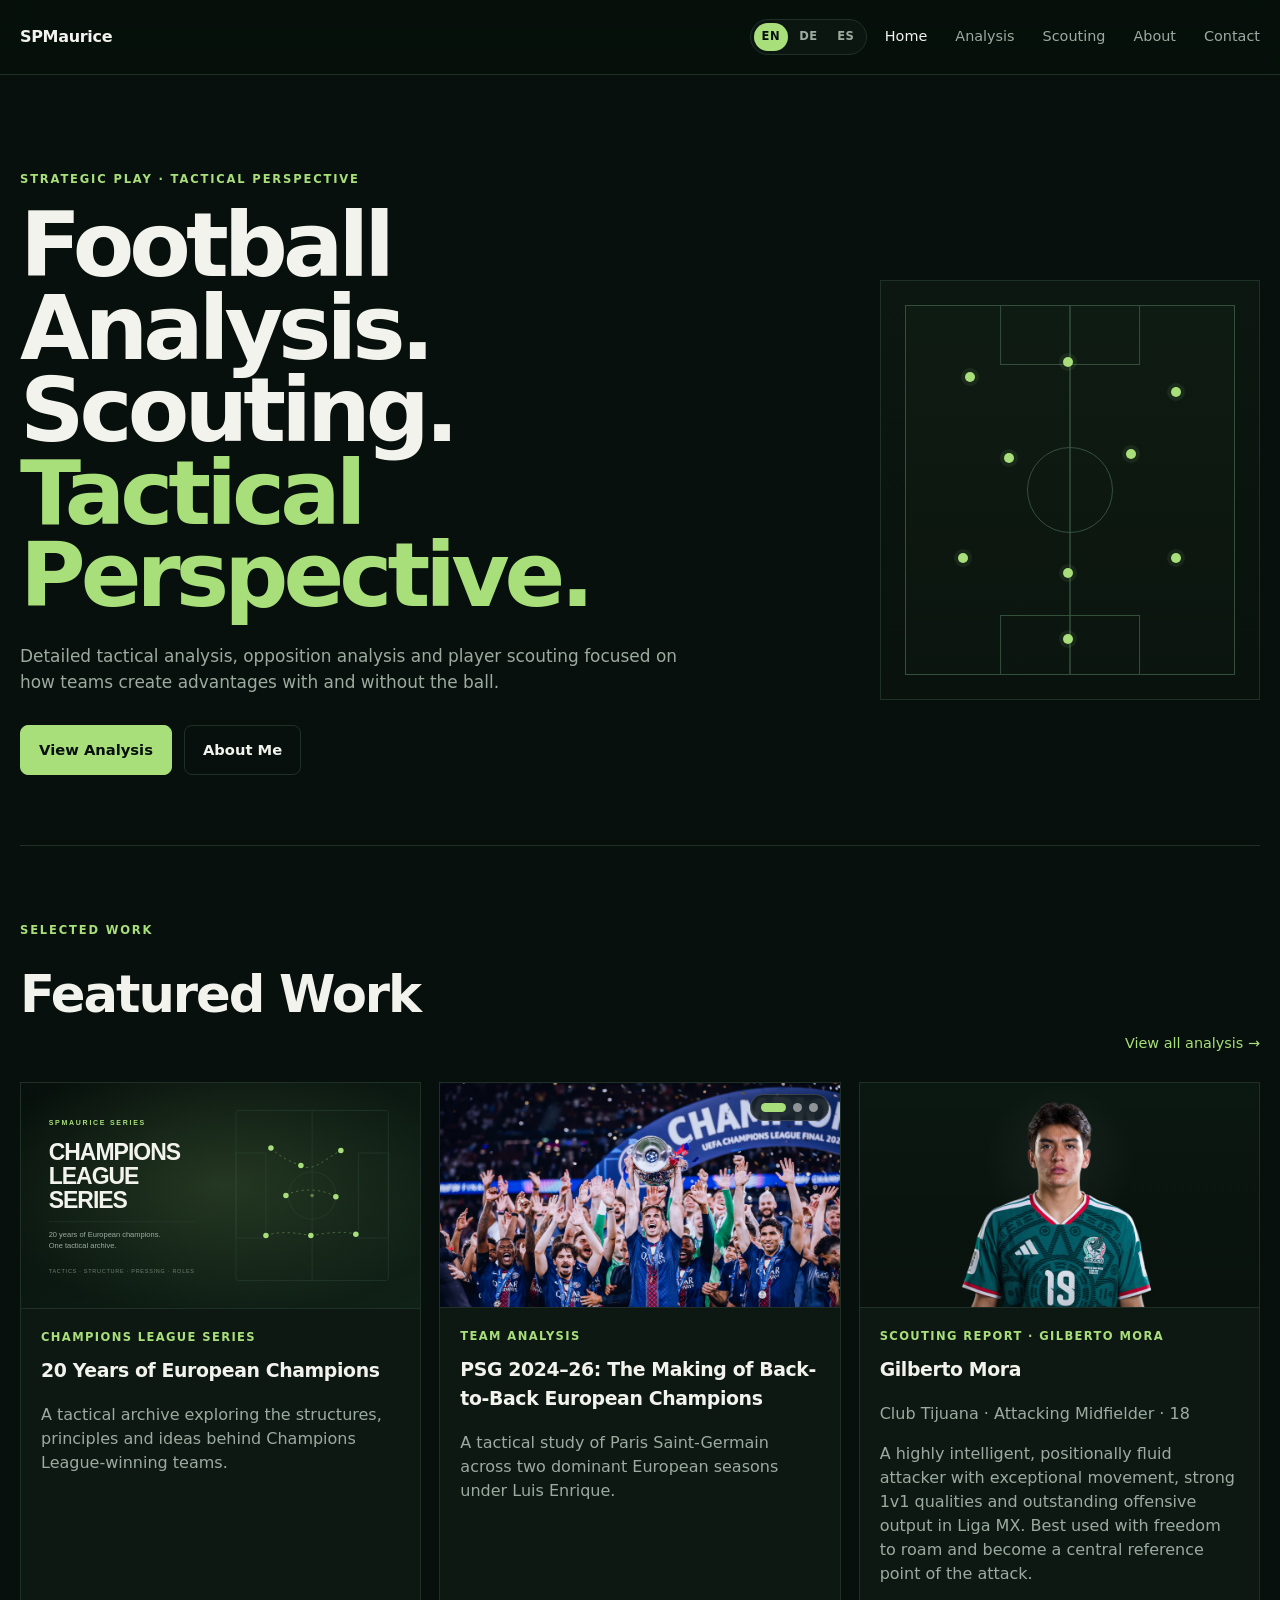
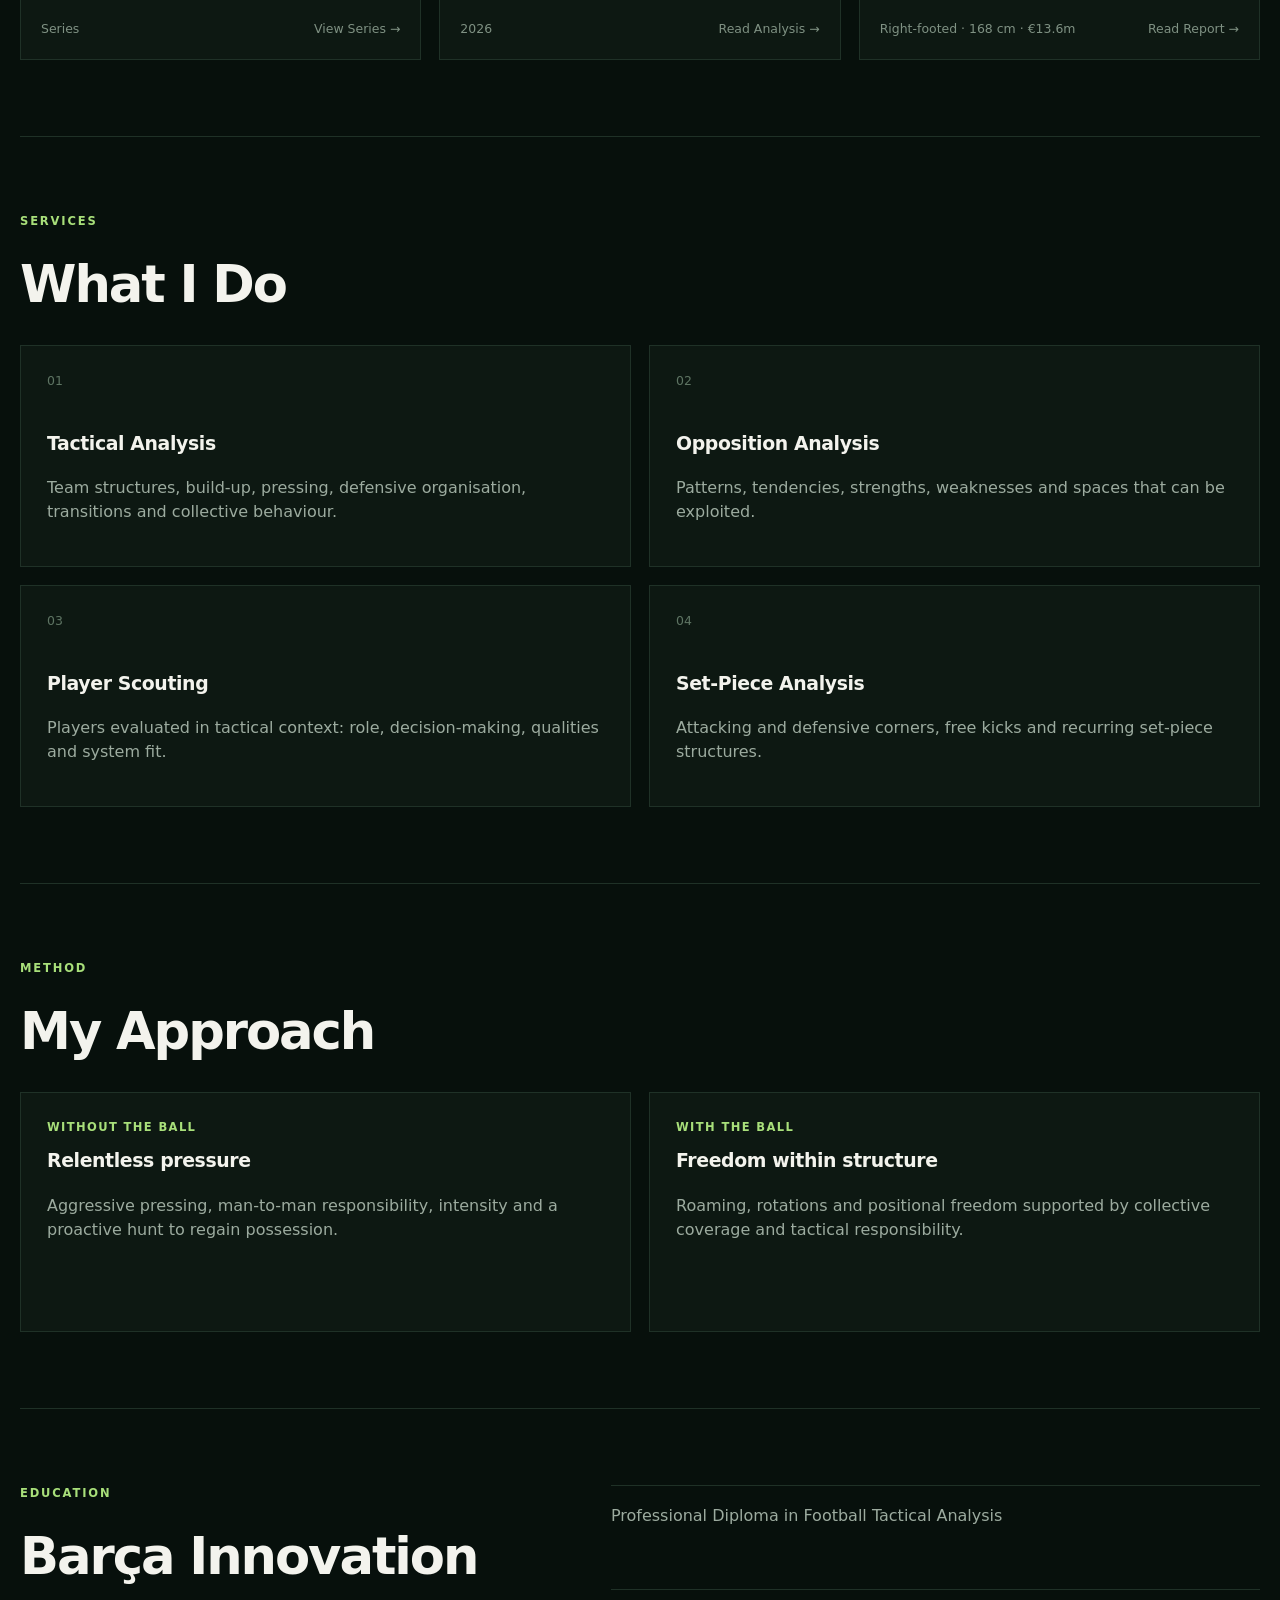
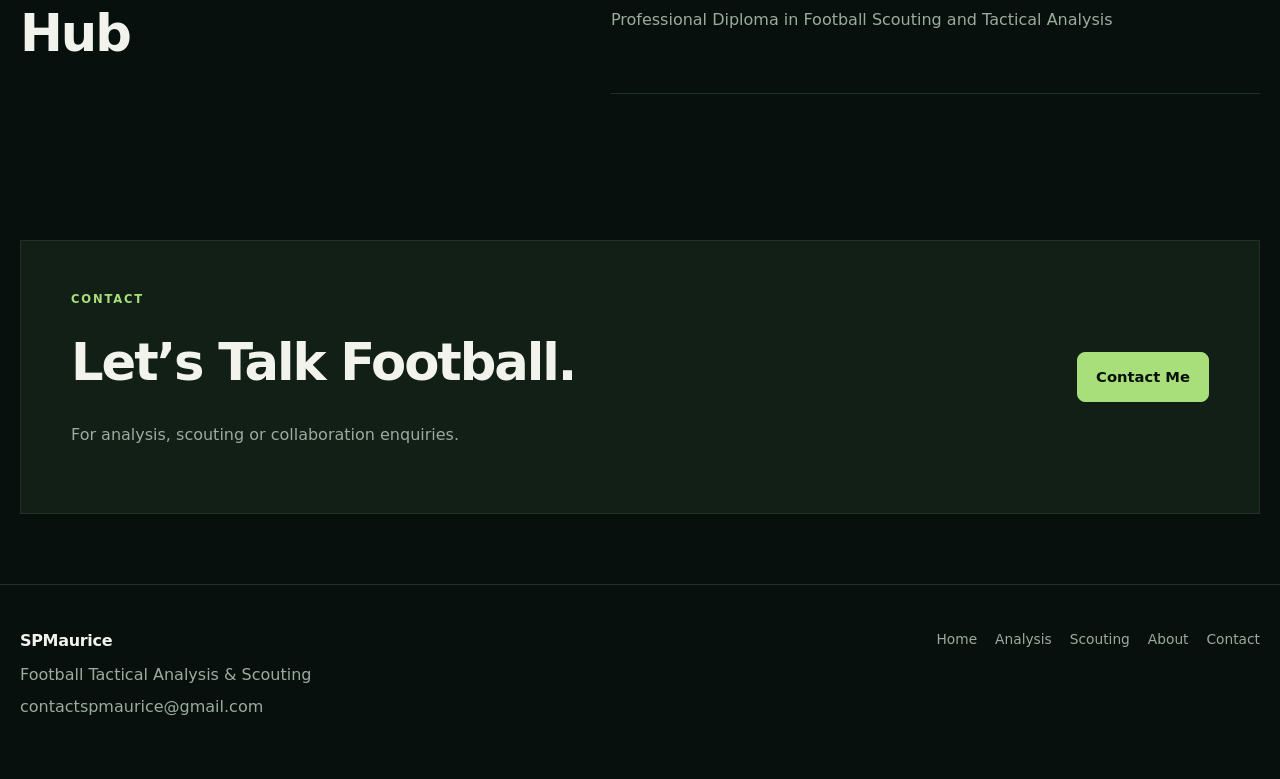
==== commit 3b91eebc: "Add Manchester City 2023 to rotating featured analyses" ====
--- a/index.html
+++ b/index.html
@@ -83,9 +83,19 @@
             <div class="card-meta"><span>2024</span><span>Read Analysis →</span></div>
           </div>
         </a>
+          <a class="analysis-card featured-slide" data-featured-slide href="/analysis/manchester-city-2023/" aria-hidden="true" tabindex="-1">
+          <div class="card-media"><img src="/images/team-celebrating-with-trophy.webp" alt="Manchester City celebrating the 2023 Champions League title" loading="lazy"></div>
+          <div class="card-body">
+            <div class="tag">Team Analysis</div>
+            <h3>Manchester City 2022/23: Champions of Europe</h3>
+            <p>Pep Guardiola's Champions League-winning Manchester City: the 2022/23 season.</p>
+            <div class="card-meta"><span>2023</span><span>Read Analysis →</span></div>
+          </div>
+        </a>
           <div class="featured-rotator-controls" aria-label="Choose featured analysis">
             <button class="featured-rotator-dot is-active" type="button" data-featured-dot aria-label="Show PSG analysis" aria-pressed="true"></button>
             <button class="featured-rotator-dot" type="button" data-featured-dot aria-label="Show Real Madrid analysis" aria-pressed="false"></button>
+            <button class="featured-rotator-dot" type="button" data-featured-dot aria-label="Show Manchester City analysis" aria-pressed="false"></button>
           </div>
         </div>
 
--- a/styles.css
+++ b/styles.css
@@ -1110,3 +1110,70 @@
 @media(max-width:700px){
   .theme-real .article-hero{padding:24px 16px}
 }
+
+
+/* Alternating featured analyses on the home page */
+.featured-rotator{
+  display:grid;
+  position:relative;
+  min-width:0;
+  isolation:isolate;
+}
+.featured-rotator > .featured-slide{
+  grid-area:1 / 1;
+  display:flex;
+  flex-direction:column;
+  min-width:0;
+  opacity:0;
+  visibility:hidden;
+  pointer-events:none;
+  transition:opacity .65s ease, visibility .65s ease, transform .2s ease;
+}
+.featured-rotator > .featured-slide.is-active{
+  opacity:1;
+  visibility:visible;
+  pointer-events:auto;
+}
+.featured-rotator .featured-slide .card-body{
+  display:flex;
+  flex-direction:column;
+  flex:1;
+}
+.featured-rotator .featured-slide .card-meta{margin-top:auto;padding-top:22px}
+.featured-rotator .featured-slide .card-media{overflow:hidden}
+.featured-rotator-controls{
+  position:absolute;
+  z-index:2;
+  top:12px;
+  right:12px;
+  display:flex;
+  align-items:center;
+  gap:7px;
+  padding:8px 10px;
+  border-radius:999px;
+  background:rgba(4,12,8,.75);
+  border:1px solid rgba(255,255,255,.16);
+  backdrop-filter:blur(8px);
+}
+.featured-rotator-dot{
+  width:9px;
+  height:9px;
+  padding:0;
+  border:0;
+  border-radius:999px;
+  background:rgba(255,255,255,.5);
+  cursor:pointer;
+  transition:background .2s ease,width .2s ease;
+}
+.featured-rotator-dot.is-active{
+  background:var(--accent);
+  width:25px;
+}
+.featured-rotator-dot:focus-visible{
+  outline:2px solid #fff;
+  outline-offset:3px;
+}
+@media(prefers-reduced-motion:reduce){
+  .featured-rotator > .featured-slide,
+  .featured-rotator-dot{transition:none}
+}
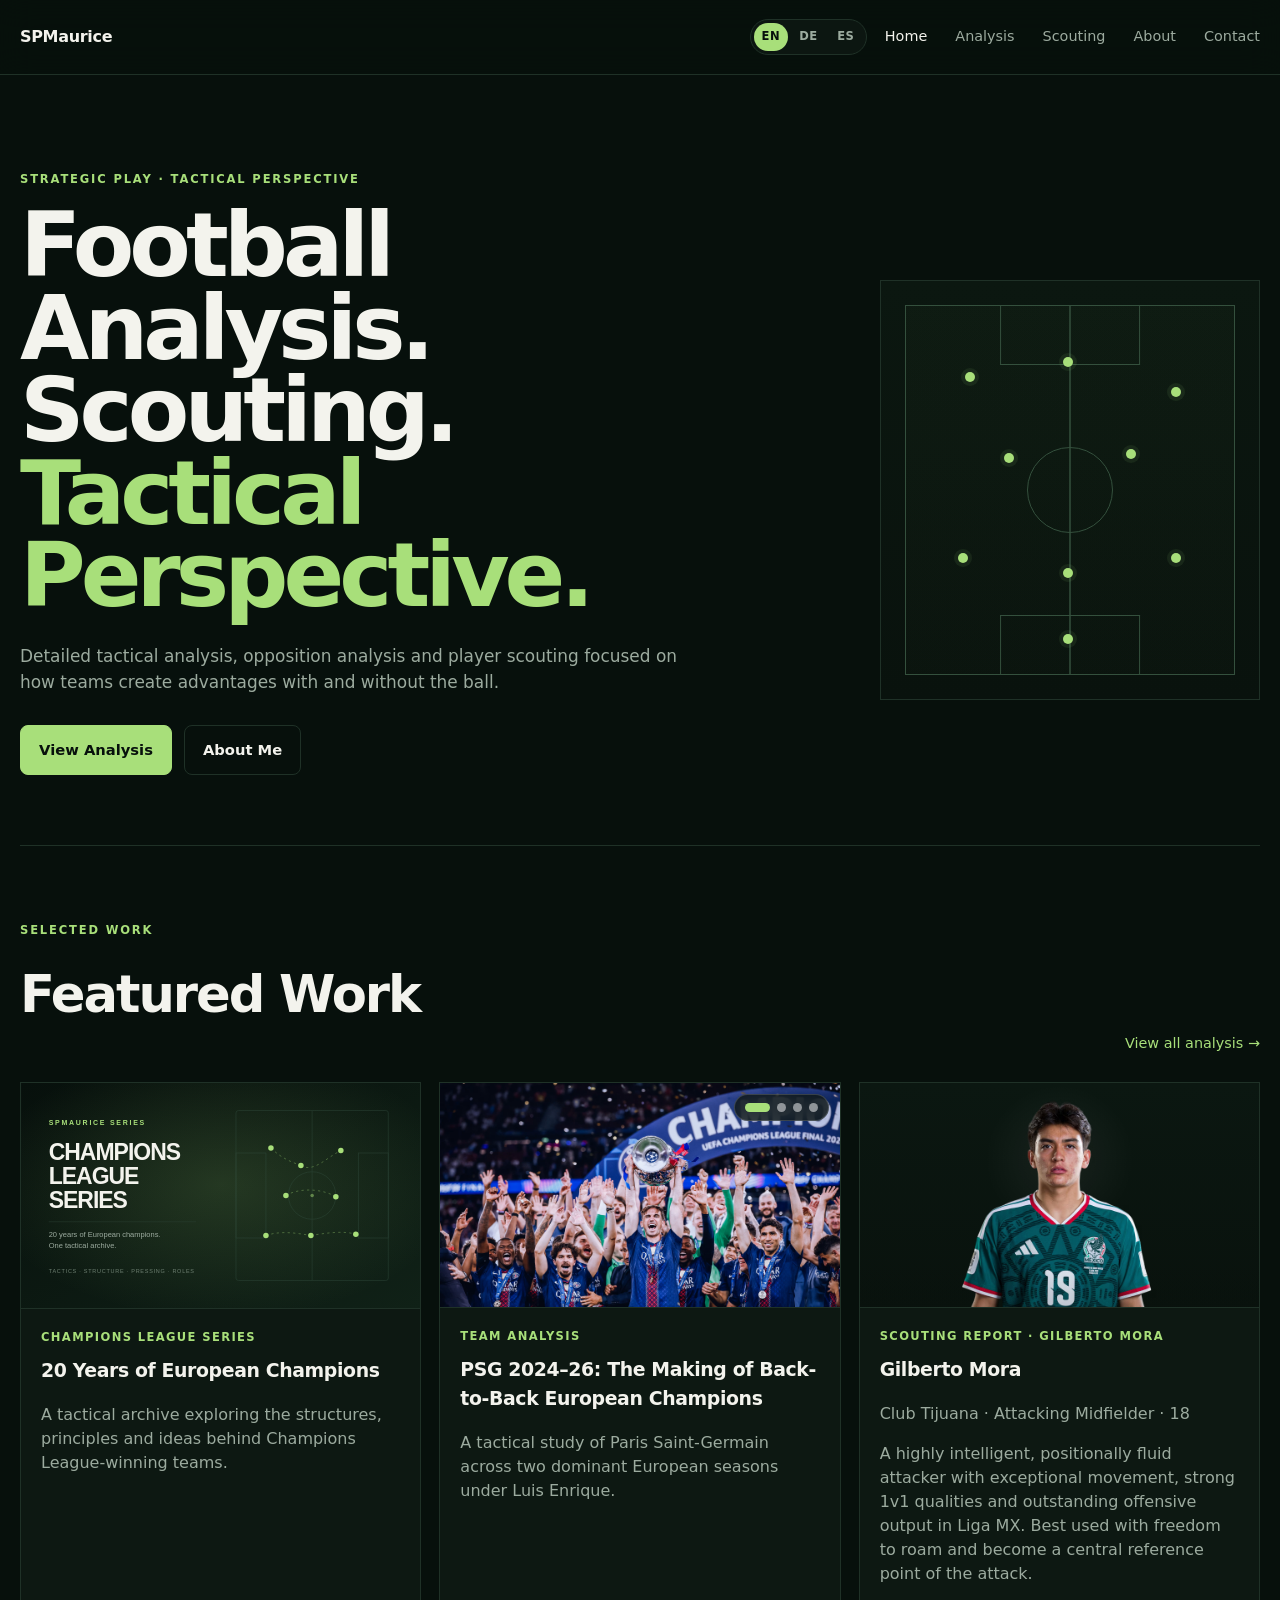
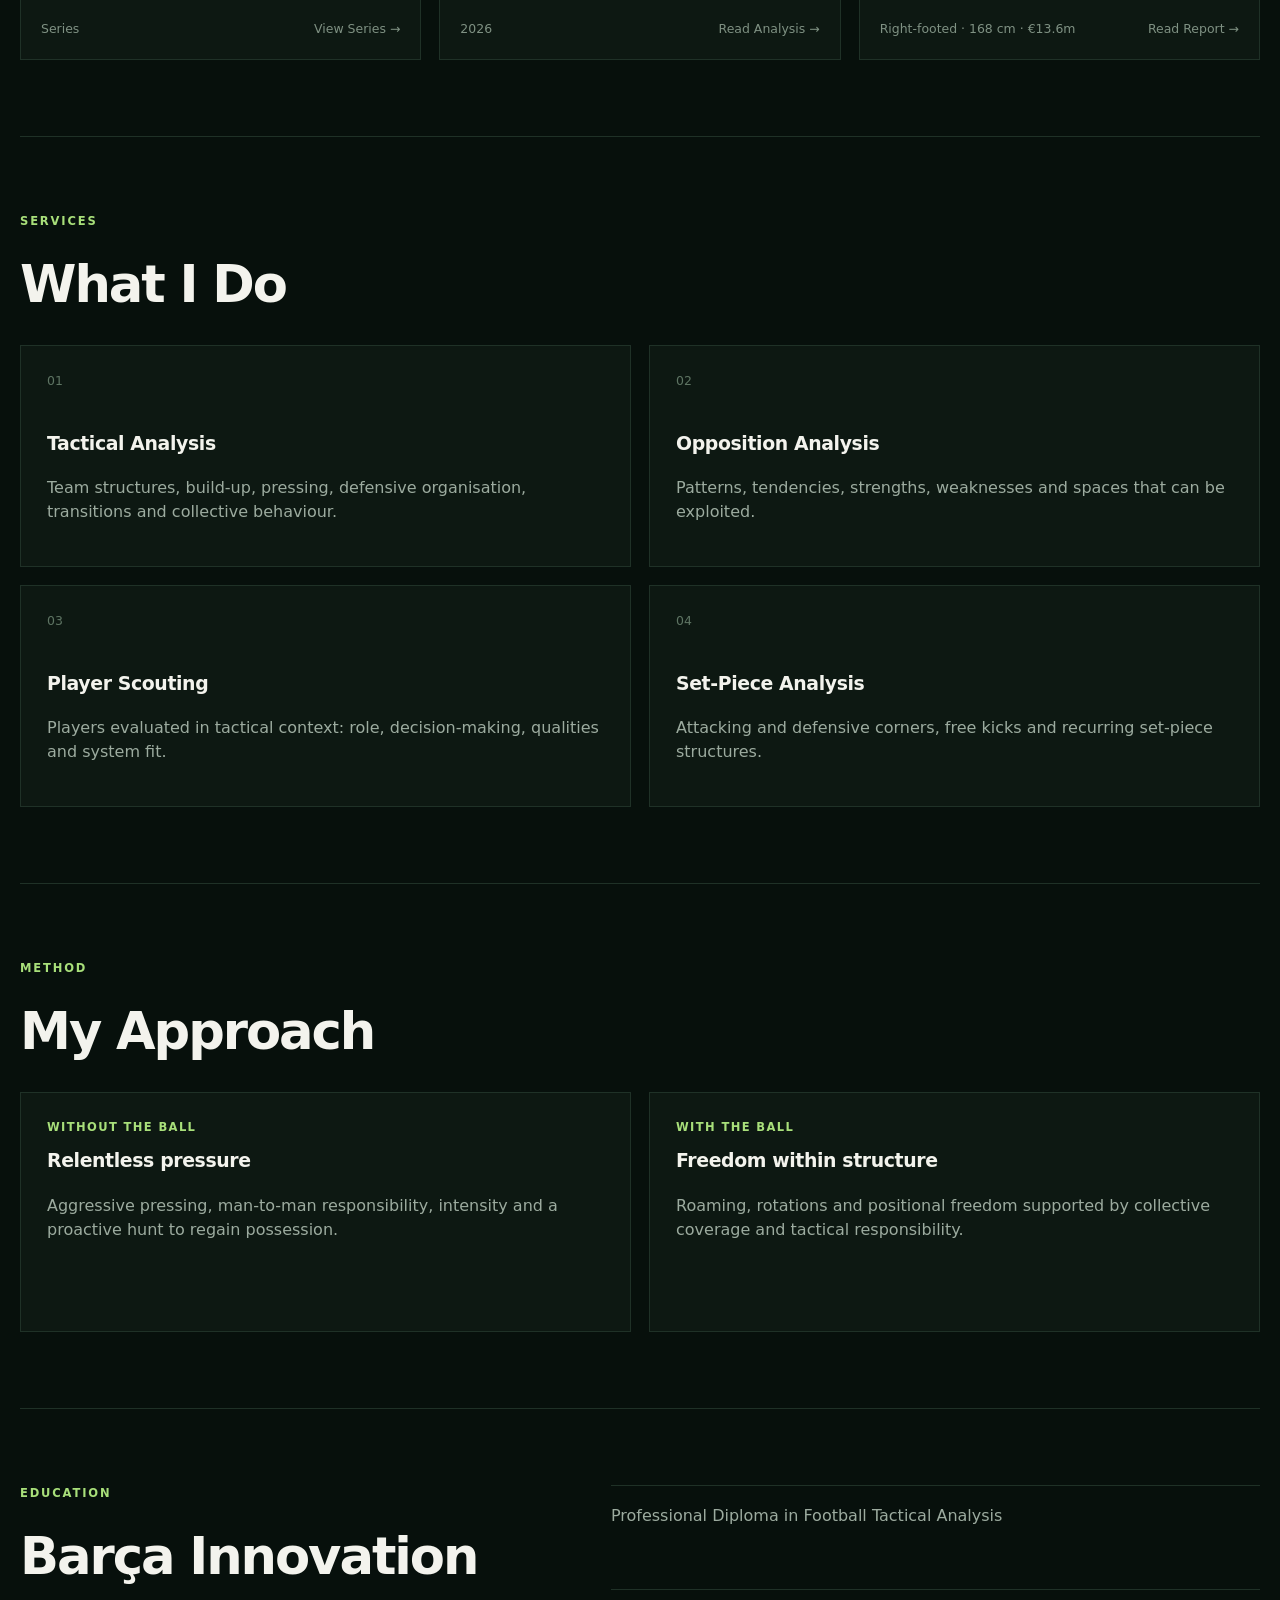
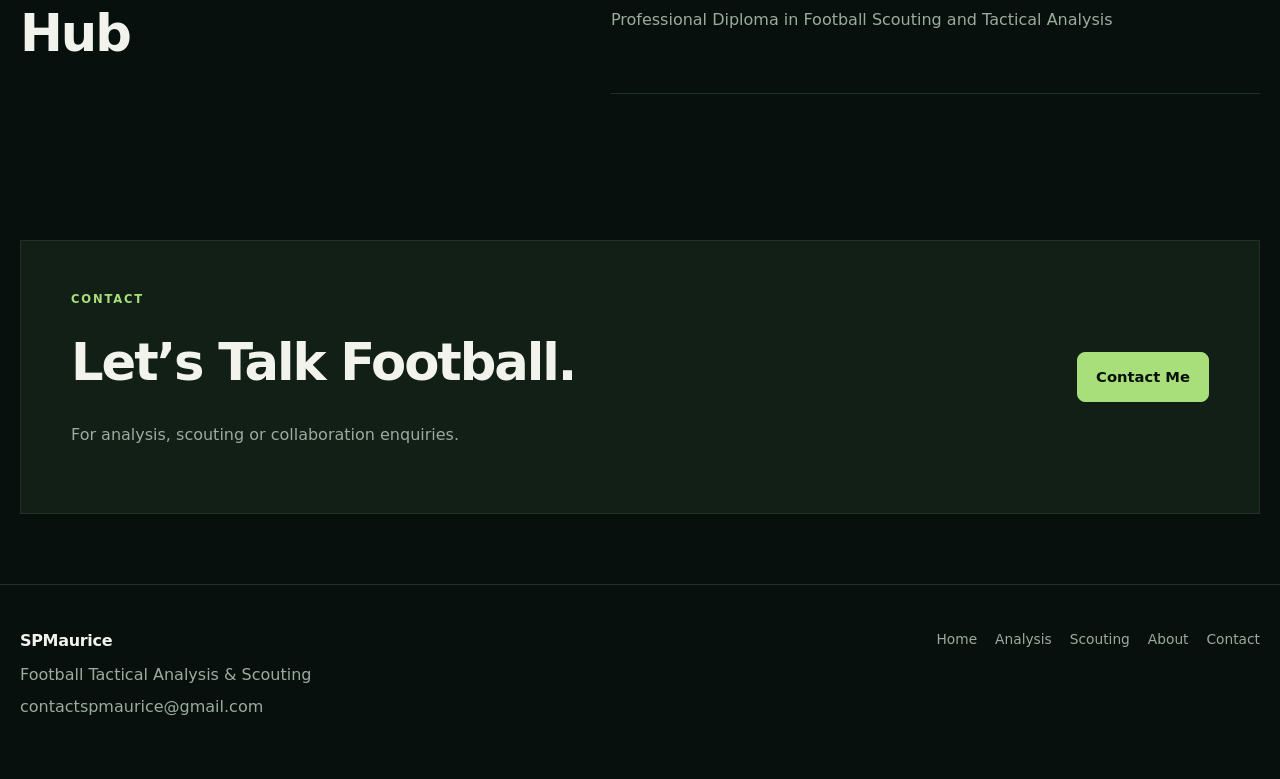
==== commit eb380e98: "Add Real Madrid 2021/22 to featured analysis rotator" ====
--- a/index.html
+++ b/index.html
@@ -92,10 +92,20 @@
             <div class="card-meta"><span>2023</span><span>Read Analysis →</span></div>
           </div>
         </a>
+          <a class="analysis-card featured-slide" data-featured-slide href="/analysis/real-madrid-2022/" aria-hidden="true" tabindex="-1">
+          <div class="card-media"><img src="/yhj1yptbuf3uy3qj7wu7.avif" alt="Real Madrid celebrating the 2022 Champions League title" loading="lazy"></div>
+          <div class="card-body">
+            <div class="tag">Team Analysis</div>
+            <h3>Real Madrid 2021/22: Champions of Europe</h3>
+            <p>Carlo Ancelotti's 2021/22 Champions League-winning Real Madrid.</p>
+            <div class="card-meta"><span>2022</span><span>Read Analysis →</span></div>
+          </div>
+        </a>
           <div class="featured-rotator-controls" aria-label="Choose featured analysis">
             <button class="featured-rotator-dot is-active" type="button" data-featured-dot aria-label="Show PSG analysis" aria-pressed="true"></button>
             <button class="featured-rotator-dot" type="button" data-featured-dot aria-label="Show Real Madrid analysis" aria-pressed="false"></button>
             <button class="featured-rotator-dot" type="button" data-featured-dot aria-label="Show Manchester City analysis" aria-pressed="false"></button>
+            <button class="featured-rotator-dot" type="button" data-featured-dot aria-label="Show Real Madrid 2021/22 analysis" aria-pressed="false"></button>
           </div>
         </div>
 
--- a/styles.css
+++ b/styles.css
@@ -1177,3 +1177,108 @@
   .featured-rotator > .featured-slide,
   .featured-rotator-dot{transition:none}
 }
+
+/* Manchester City in-possession clips: each slide carries its analysis */
+.city-possession-slideshow .city-video-analysis{
+  padding:22px 26px 26px;
+  border-top:1px solid var(--line);
+}
+.city-possession-slideshow .city-video-analysis h3{margin:0 0 12px}
+.city-possession-slideshow .city-video-analysis p{margin:0}
+@media(max-width:680px){
+  .city-possession-slideshow .city-video-analysis{padding:18px}
+}
+
+/* Manchester City 2022/23 — sky blue, navy and soft white */
+body.theme-city{
+  --bg:#cbdde9;
+  --panel:#dceaf3;
+  --panel-2:#c7dce9;
+  --line:#aac5d6;
+  --text:#12283a;
+  --muted:#4b6779;
+  --accent:#326d9a;
+  --accent-2:#1c2c5b;
+  color:var(--text);
+  background:
+    radial-gradient(ellipse at 16% 18%,rgba(75,137,182,.29),transparent 36%),
+    radial-gradient(ellipse at 88% 12%,rgba(28,44,91,.18),transparent 35%),
+    radial-gradient(ellipse at 65% 88%,rgba(75,133,180,.22),transparent 40%),
+    linear-gradient(180deg,#e5f1f8 0%,#cfdfeb 50%,#bed5e4 100%);
+  background-attachment:fixed;
+}
+.theme-city .site-header{
+  background:rgba(221,237,247,.94);
+  border-bottom:1px solid #bad1e1;
+  box-shadow:0 4px 18px rgba(21,48,71,.06);
+}
+.theme-city .brand{color:#102538}
+.theme-city .nav a{color:#486477}
+.theme-city .nav a.active,.theme-city .nav a:hover{color:#1c2c5b}
+.theme-city .nav-toggle{color:#102538;background:#e2f0f8;border-color:#bdd5e4}
+.theme-city .article-hero{
+  border-left:4px solid #6cabdd;
+  padding:28px 26px 34px;
+  border-bottom:1px solid #bfd6e4;
+  background:linear-gradient(115deg,rgba(242,249,253,.7),rgba(89,151,196,.23));
+  box-shadow:0 8px 25px rgba(20,53,76,.06);
+}
+.theme-city .article-hero h1,.theme-city .prose h2{color:#102538}
+.theme-city .article-hero .eyebrow,.theme-city .tag,.theme-city .series-link{color:#1c4775}
+.theme-city .series-link:hover,.theme-city .text-link:hover{color:#3188c0}
+.theme-city .prose h2{border-left:4px solid #6cabdd;padding-left:18px}
+.theme-city .prose h3{color:#234d6b}
+.theme-city .prose p{color:#3a596c}
+.theme-city .prose strong{color:#102538}
+.theme-city .page-copy,.theme-city .article-meta{color:#507085}
+.theme-city .article-cover,.theme-city .analysis-slideshow,.theme-city .media-block,.theme-city .video-slideshow{
+  border:1px solid #b8d2e2;
+  border-top:3px solid #6cabdd;
+  border-radius:18px;
+  background:linear-gradient(155deg,#eaf4fa,#ccdfec);
+  box-shadow:0 14px 34px rgba(21,48,71,.10);
+}
+.theme-city .video-slideshow-footer,.theme-city .slideshow-footer{
+  background:linear-gradient(90deg,#dcecf6,#c8dfed,#d8eaf5);
+  border-top:1px solid #bfd7e5;
+  color:#294b63;
+}
+.theme-city .video-counter,.theme-city .slide-counter{color:#4a6a7d}
+.theme-city .video-arrow,.theme-city .slide-arrow{
+  background:#e4f1f9;
+  color:#102538;
+  border:1px solid #bfd7e5;
+}
+.theme-city .video-arrow:hover,.theme-city .slide-arrow:hover{
+  background:#d9edf8;
+  border-color:#6cabdd;
+  color:#1c2c5b;
+}
+.theme-city .slide-dots .dot{background:#aac8da}
+.theme-city .slide-dots .dot.active{background:#428dbb}
+.theme-city .text-link{color:#1c4775}
+.theme-city .site-footer{
+  background:rgba(209,229,241,.9);
+  border-top:1px solid #bbd5e4;
+}
+.theme-city .site-footer p,.theme-city .site-footer a{color:#4a6679}
+@media(max-width:680px){
+  .theme-city .article-hero{padding:24px 16px}
+}
+
+/* Readable text on Manchester City's video analysis panels */
+.theme-city .city-video-analysis{
+  padding:22px 26px 26px;
+  border-top:1px solid #b7cfde;
+  background:linear-gradient(180deg,#dceaf3 0%,#cfe0eb 100%);
+}
+.theme-city .city-video-analysis h3{
+  margin:0 0 12px;
+  color:#163954;
+}
+.theme-city .city-video-analysis p{
+  margin:0 0 14px;
+  color:#294b63;
+}
+.theme-city .city-video-analysis p:last-child{margin-bottom:0}
+.theme-city .city-video-analysis strong{color:#102c43}
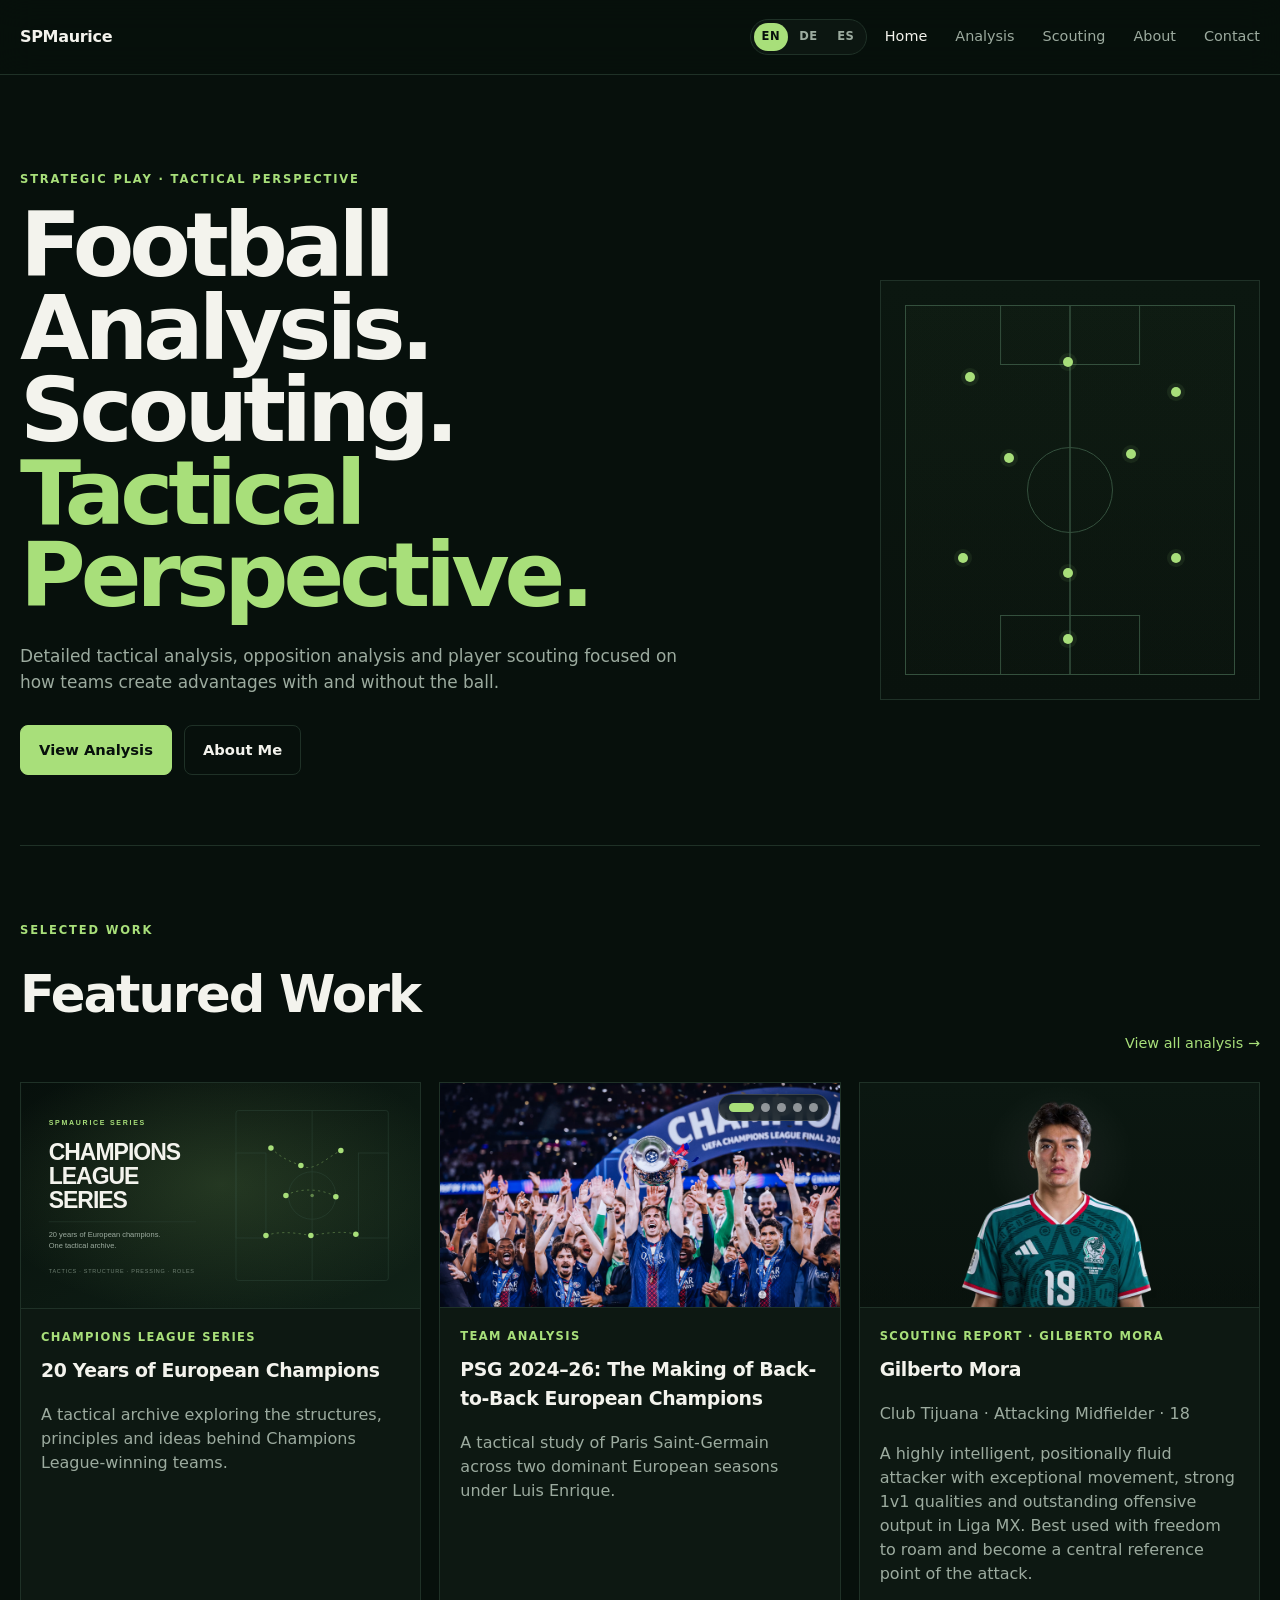
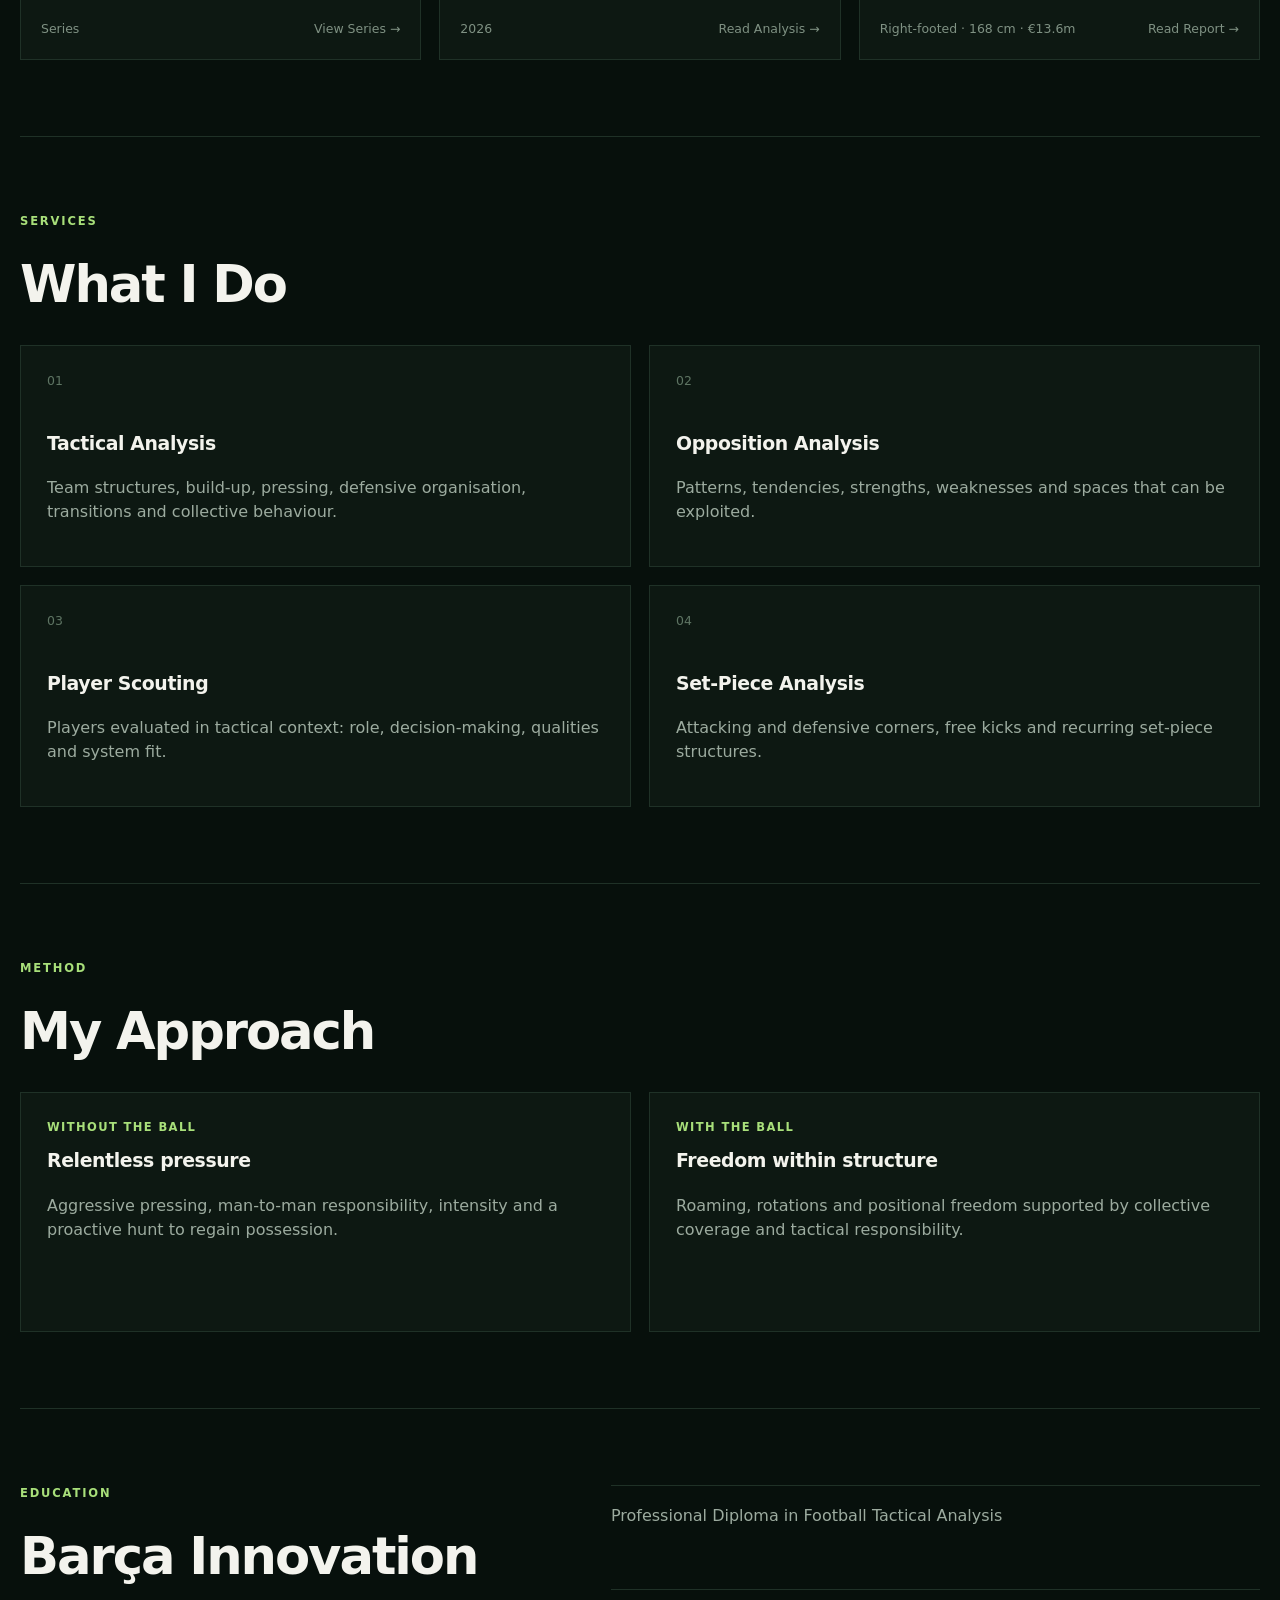
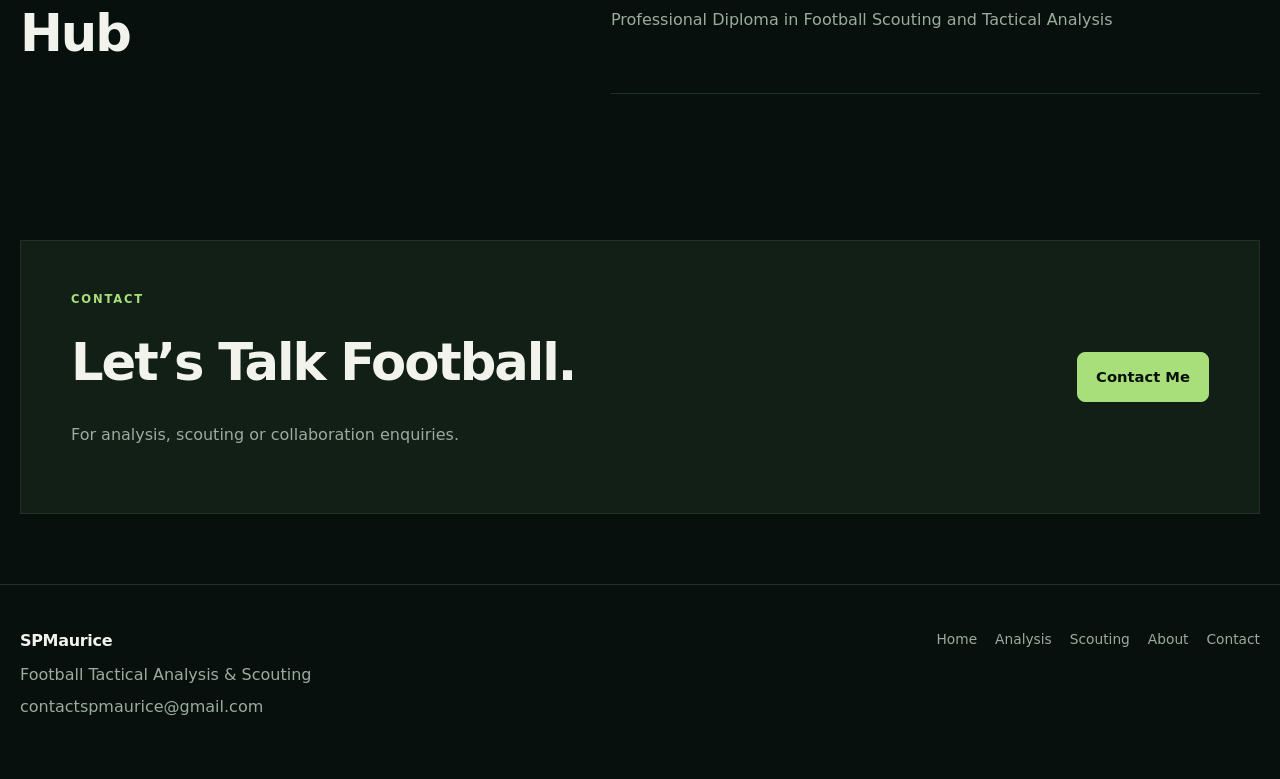
==== commit 754ee919: "Add Chelsea 2020/21 to featured analysis rotator" ====
--- a/index.html
+++ b/index.html
@@ -101,11 +101,21 @@
             <div class="card-meta"><span>2022</span><span>Read Analysis →</span></div>
           </div>
         </a>
+          <a class="analysis-card featured-slide" data-featured-slide href="/analysis/chelsea-2021/" aria-hidden="true" tabindex="-1">
+          <div class="card-media"><img src="/images/5166.webp" alt="Chelsea celebrating the 2021 Champions League title" loading="lazy"></div>
+          <div class="card-body">
+            <div class="tag">Team Analysis</div>
+            <h3>Chelsea 2020/21: Champions of Europe</h3>
+            <p>Thomas Tuchel's 2020/21 Champions League-winning Chelsea.</p>
+            <div class="card-meta"><span>2021</span><span>Read Analysis →</span></div>
+          </div>
+        </a>
           <div class="featured-rotator-controls" aria-label="Choose featured analysis">
             <button class="featured-rotator-dot is-active" type="button" data-featured-dot aria-label="Show PSG analysis" aria-pressed="true"></button>
             <button class="featured-rotator-dot" type="button" data-featured-dot aria-label="Show Real Madrid analysis" aria-pressed="false"></button>
             <button class="featured-rotator-dot" type="button" data-featured-dot aria-label="Show Manchester City analysis" aria-pressed="false"></button>
             <button class="featured-rotator-dot" type="button" data-featured-dot aria-label="Show Real Madrid 2021/22 analysis" aria-pressed="false"></button>
+            <button class="featured-rotator-dot" type="button" data-featured-dot aria-label="Show Chelsea 2020/21 analysis" aria-pressed="false"></button>
           </div>
         </div>
 
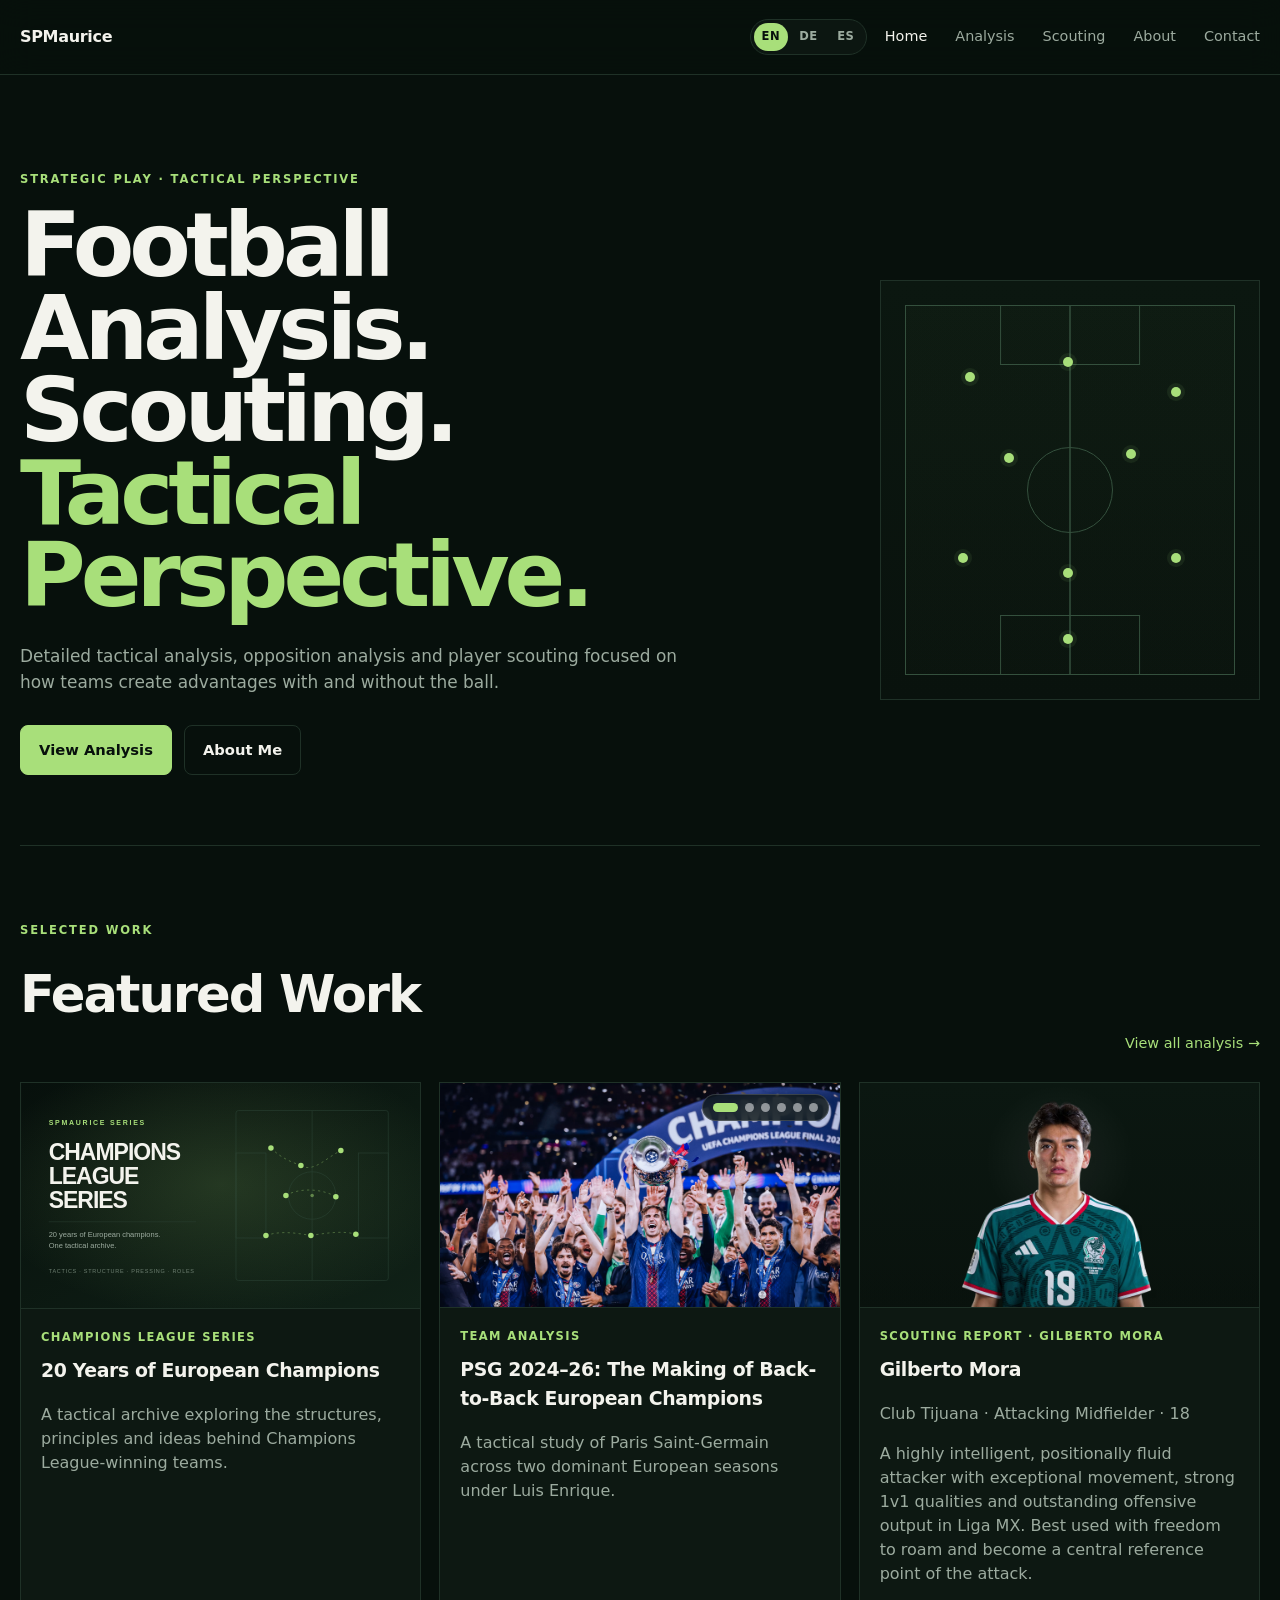
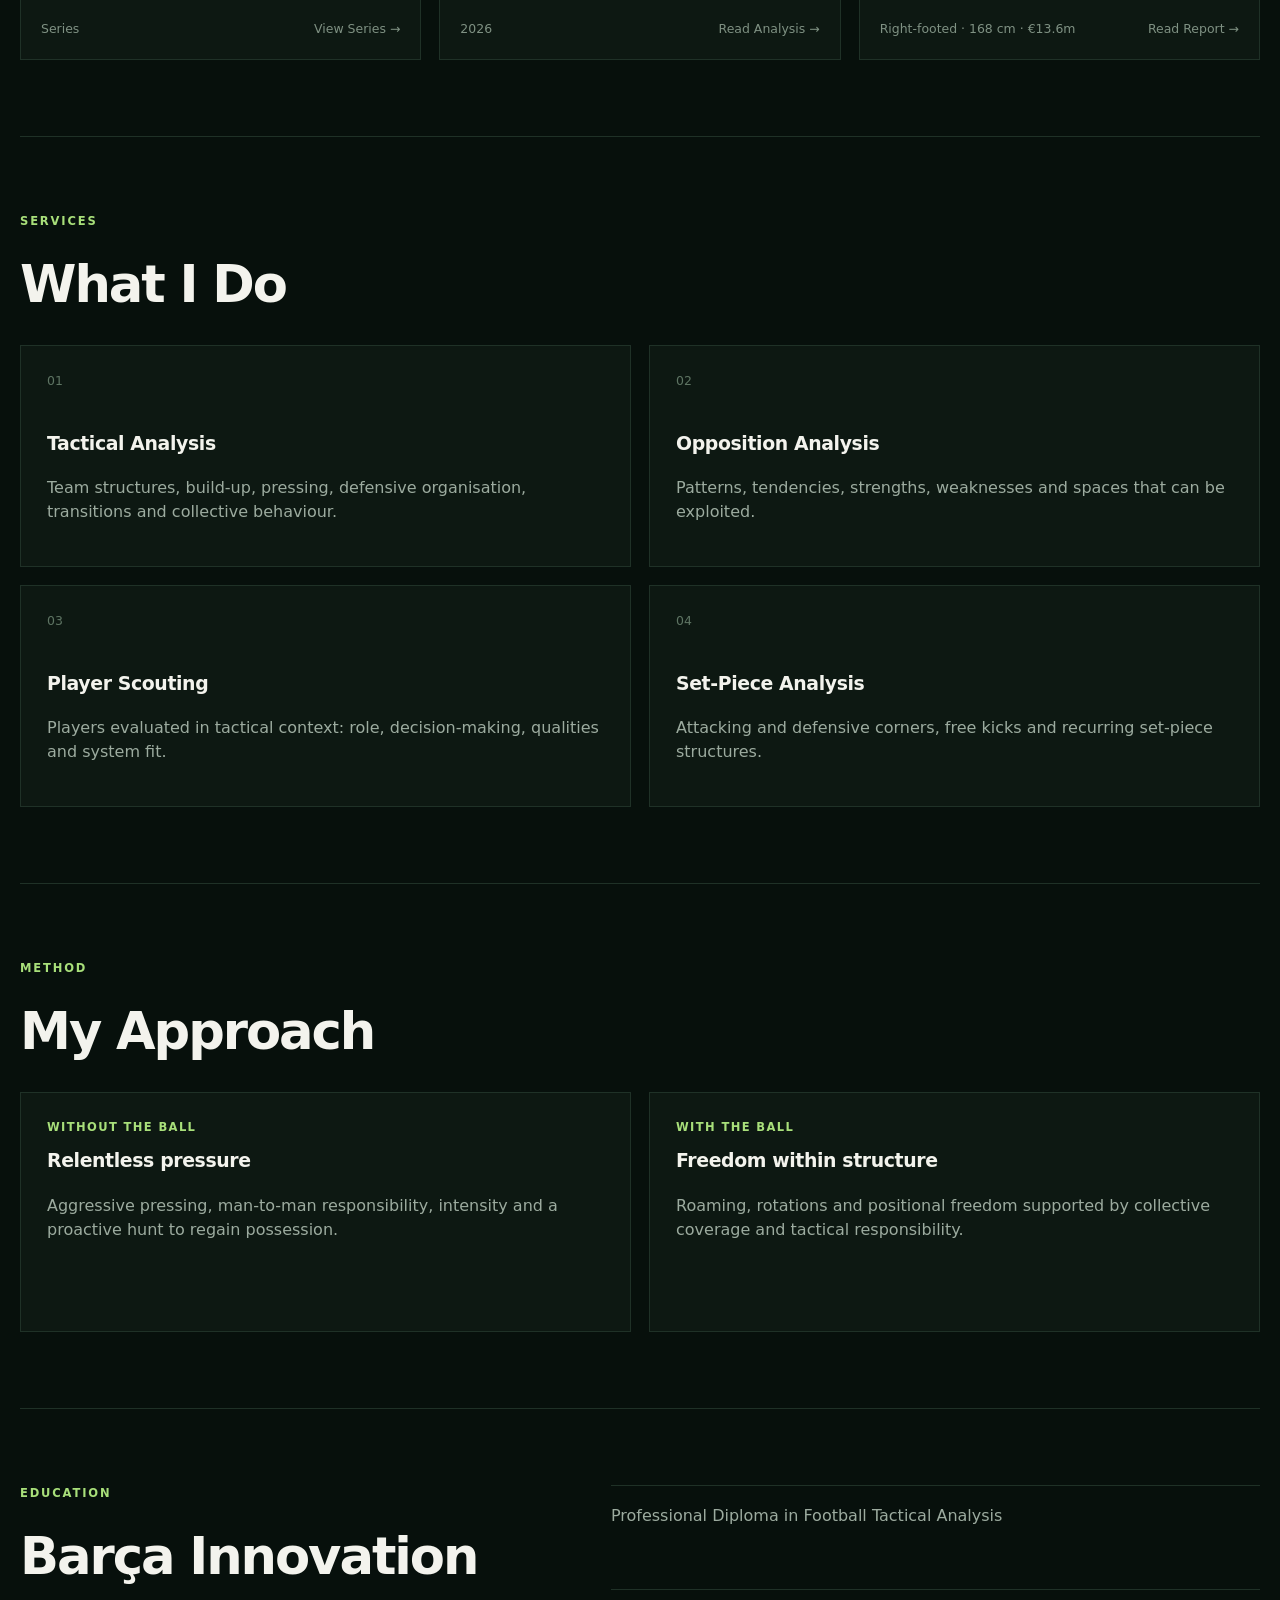
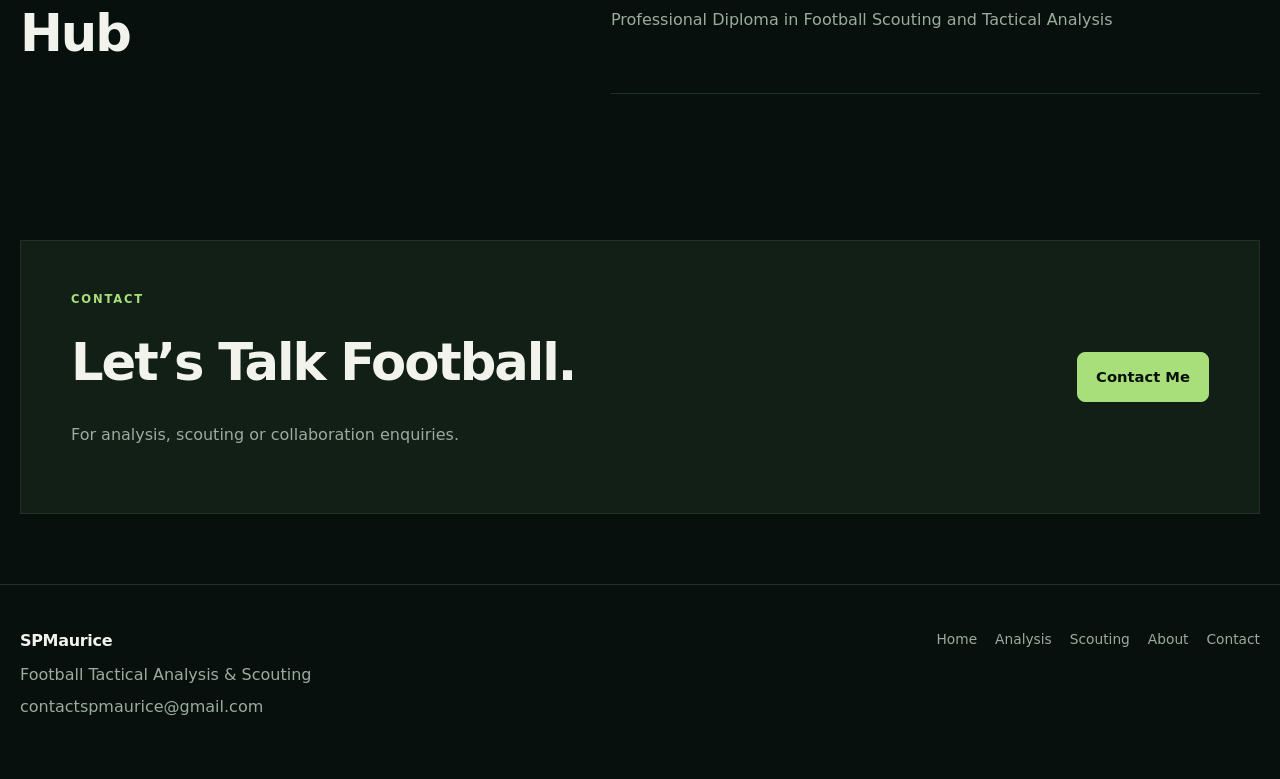
==== commit a419c5ce: "Add Bayern 2019/20 to featured analysis rotator" ====
--- a/index.html
+++ b/index.html
@@ -110,12 +110,22 @@
             <div class="card-meta"><span>2021</span><span>Read Analysis →</span></div>
           </div>
         </a>
+          <a class="analysis-card featured-slide" data-featured-slide href="/analysis/bayern-2020/" aria-hidden="true" tabindex="-1">
+          <div class="card-media"><img src="/images/2020_header.jxl" alt="Bayern Munich celebrating the 2020 Champions League title" loading="lazy"></div>
+          <div class="card-body">
+            <div class="tag">Team Analysis</div>
+            <h3>Bayern Munich 2019/20: Champions of Europe</h3>
+            <p>Hansi Flick's 2019/20 Champions League-winning Bayern Munich.</p>
+            <div class="card-meta"><span>2020</span><span>Read Analysis →</span></div>
+          </div>
+        </a>
           <div class="featured-rotator-controls" aria-label="Choose featured analysis">
             <button class="featured-rotator-dot is-active" type="button" data-featured-dot aria-label="Show PSG analysis" aria-pressed="true"></button>
             <button class="featured-rotator-dot" type="button" data-featured-dot aria-label="Show Real Madrid analysis" aria-pressed="false"></button>
             <button class="featured-rotator-dot" type="button" data-featured-dot aria-label="Show Manchester City analysis" aria-pressed="false"></button>
             <button class="featured-rotator-dot" type="button" data-featured-dot aria-label="Show Real Madrid 2021/22 analysis" aria-pressed="false"></button>
             <button class="featured-rotator-dot" type="button" data-featured-dot aria-label="Show Chelsea 2020/21 analysis" aria-pressed="false"></button>
+            <button class="featured-rotator-dot" type="button" data-featured-dot aria-label="Show Bayern 2019/20 analysis" aria-pressed="false"></button>
           </div>
         </div>
 
--- a/styles.css
+++ b/styles.css
@@ -1282,3 +1282,221 @@
 }
 .theme-city .city-video-analysis p:last-child{margin-bottom:0}
 .theme-city .city-video-analysis strong{color:#102c43}
+
+/* Chelsea 2020/21 — royal blue, deep navy and clean white */
+body.theme-chelsea{
+  --bg:#071a3a;
+  --panel:#0b2c63;
+  --panel-2:#103d84;
+  --line:#2e5aa0;
+  --text:#f4f8ff;
+  --muted:#c0d2ef;
+  --accent:#6ea8ff;
+  --accent-2:#ffffff;
+  color:var(--text);
+  background:
+    radial-gradient(circle at 18% 16%,rgba(24,79,160,.34),transparent 34%),
+    radial-gradient(circle at 84% 12%,rgba(4,23,56,.55),transparent 32%),
+    linear-gradient(180deg,#06152f 0%,#0a2b61 48%,#071a3a 100%);
+  background-attachment:fixed;
+}
+.theme-chelsea .site-header{
+  background:rgba(5,21,47,.92);
+  border-bottom:1px solid rgba(110,168,255,.25);
+  box-shadow:0 4px 18px rgba(0,0,0,.2);
+  backdrop-filter:blur(10px);
+}
+.theme-chelsea .brand{color:#fff}
+.theme-chelsea .nav a{color:#c6d7f3}
+.theme-chelsea .nav a.active,.theme-chelsea .nav a:hover{color:#fff}
+.theme-chelsea .nav-toggle{color:#fff;background:#0b2c63;border-color:#2e5aa0}
+.theme-chelsea .article-hero{
+  border-left:4px solid #6ea8ff;
+  padding:28px 26px 34px;
+  border-bottom:1px solid #2e5aa0;
+  background:linear-gradient(120deg,rgba(17,59,130,.72),rgba(6,24,56,.9));
+  box-shadow:0 10px 30px rgba(0,0,0,.22);
+}
+.theme-chelsea .article-hero h1,.theme-chelsea .prose h2{color:#fff}
+.theme-chelsea .article-hero .eyebrow,.theme-chelsea .tag,.theme-chelsea .series-link{color:#9fc4ff}
+.theme-chelsea .page-copy,.theme-chelsea .article-meta{color:#c8d8ef}
+.theme-chelsea .prose h2{border-left:4px solid #6ea8ff;padding-left:18px}
+.theme-chelsea .prose h3{color:#dce9ff}
+.theme-chelsea .prose p{color:#c7d6eb}
+.theme-chelsea .prose strong{color:#fff}
+.theme-chelsea .article-cover,.theme-chelsea .analysis-slideshow,.theme-chelsea .media-block,.theme-chelsea .video-slideshow{
+  border:1px solid #2f5fa6;
+  border-top:3px solid #6ea8ff;
+  border-radius:18px;
+  background:linear-gradient(160deg,#0a2a5f,#071a3a);
+  box-shadow:0 14px 36px rgba(0,0,0,.28);
+}
+.theme-chelsea .slideshow-footer,.theme-chelsea .video-slideshow-footer{
+  background:linear-gradient(90deg,#0a2a5f,#0e397a,#0a2a5f);
+  border-top:1px solid #2f5fa6;
+  color:#dbe8fb;
+}
+.theme-chelsea .slide-arrow,.theme-chelsea .video-arrow{
+  background:#0d3472;
+  color:#fff;
+  border:1px solid #4f79bd;
+}
+.theme-chelsea .slide-arrow:hover,.theme-chelsea .video-arrow:hover{
+  background:#144a98;
+  border-color:#7fb0ff;
+}
+.theme-chelsea .slide-dots .dot{background:#496fae}
+.theme-chelsea .slide-dots .dot.active{background:#9cc1ff}
+.theme-chelsea .text-link{color:#9fc4ff}
+.theme-chelsea .text-link:hover,.theme-chelsea .series-link:hover{color:#fff}
+.theme-chelsea .site-footer{
+  background:rgba(4,18,42,.9);
+  border-top:1px solid #2b5596;
+}
+.theme-chelsea .site-footer p,.theme-chelsea .site-footer a{color:#bfd1ed}
+@media(max-width:680px){
+  .theme-chelsea .article-hero{padding:24px 16px}
+}
+
+/* Single video sizing */
+.single-video-block{
+  width:min(100%, 920px);
+  margin:30px auto 34px;
+  overflow:hidden;
+}
+.single-video-block > video{
+  display:block;
+  width:100%;
+  max-height:520px;
+  aspect-ratio:16 / 9;
+  object-fit:contain;
+  background:#000;
+}
+.single-video-block .city-video-analysis{
+  width:100%;
+}
+@media(max-width:680px){
+  .single-video-block{
+    width:100%;
+    margin:24px auto 28px;
+  }
+  .single-video-block > video{
+    max-height:none;
+    aspect-ratio:16 / 9;
+  }
+}
+
+/* Hard reset for standalone analysis videos: do not inherit .media-block gallery sizing */
+.media-block.single-video-block{
+  display:block;
+  place-items:initial;
+  aspect-ratio:auto;
+  width:min(100%, 920px);
+  max-width:920px;
+  height:auto;
+  margin:30px auto 34px;
+  padding:0;
+  overflow:hidden;
+  box-sizing:border-box;
+}
+.media-block.single-video-block > video{
+  display:block;
+  width:100%;
+  height:auto;
+  max-width:100%;
+  max-height:none;
+  aspect-ratio:auto;
+  object-fit:contain;
+  margin:0;
+}
+.media-block.single-video-block .city-video-analysis{
+  display:block;
+  width:auto;
+  max-width:100%;
+  min-width:0;
+  box-sizing:border-box;
+  padding:22px 26px 26px;
+  overflow-wrap:break-word;
+  word-break:normal;
+}
+.media-block.single-video-block .city-video-analysis p,
+.media-block.single-video-block .city-video-analysis h3{
+  max-width:100%;
+  white-space:normal;
+}
+.theme-chelsea .media-block.single-video-block .city-video-analysis{
+  background:linear-gradient(180deg,#0d3472 0%,#0a2858 100%);
+  border-top:1px solid #2f5fa6;
+}
+.theme-chelsea .media-block.single-video-block .city-video-analysis h3{color:#ffffff}
+.theme-chelsea .media-block.single-video-block .city-video-analysis p{color:#d5e2f5}
+@media(max-width:680px){
+  .media-block.single-video-block{
+    width:100%;
+    max-width:100%;
+    margin:24px auto 28px;
+  }
+  .media-block.single-video-block .city-video-analysis{
+    padding:18px;
+  }
+}
+
+/* Final standalone-video override: beats the wide .article-shell .prose .media-block rule */
+.article-shell .prose .media-block.single-video-block{
+  display:block;
+  width:min(920px, 100%);
+  max-width:920px;
+  min-width:0;
+  height:auto;
+  min-height:0;
+  aspect-ratio:auto;
+  margin:30px auto 34px;
+  padding:0;
+  overflow:visible;
+  box-sizing:border-box;
+}
+.article-shell .prose .media-block.single-video-block > video{
+  display:block;
+  width:100%;
+  max-width:100%;
+  height:auto;
+  max-height:520px;
+  object-fit:contain;
+  background:#000;
+  border-radius:15px 15px 0 0;
+}
+.article-shell .prose .media-block.single-video-block .city-video-analysis{
+  display:block;
+  position:static;
+  width:100%;
+  max-width:100%;
+  height:auto;
+  max-height:none;
+  min-height:0;
+  overflow:visible;
+  box-sizing:border-box;
+  padding:22px 26px 26px;
+  border-radius:0 0 15px 15px;
+}
+.article-shell .prose .media-block.single-video-block .city-video-analysis p,
+.article-shell .prose .media-block.single-video-block .city-video-analysis h3{
+  display:block;
+  width:auto;
+  max-width:none;
+  height:auto;
+  overflow:visible;
+  white-space:normal;
+}
+@media(max-width:680px){
+  .article-shell .prose .media-block.single-video-block{
+    width:100%;
+    max-width:100%;
+    margin:24px 0 28px;
+  }
+  .article-shell .prose .media-block.single-video-block > video{
+    max-height:none;
+  }
+  .article-shell .prose .media-block.single-video-block .city-video-analysis{
+    padding:18px;
+  }
+}
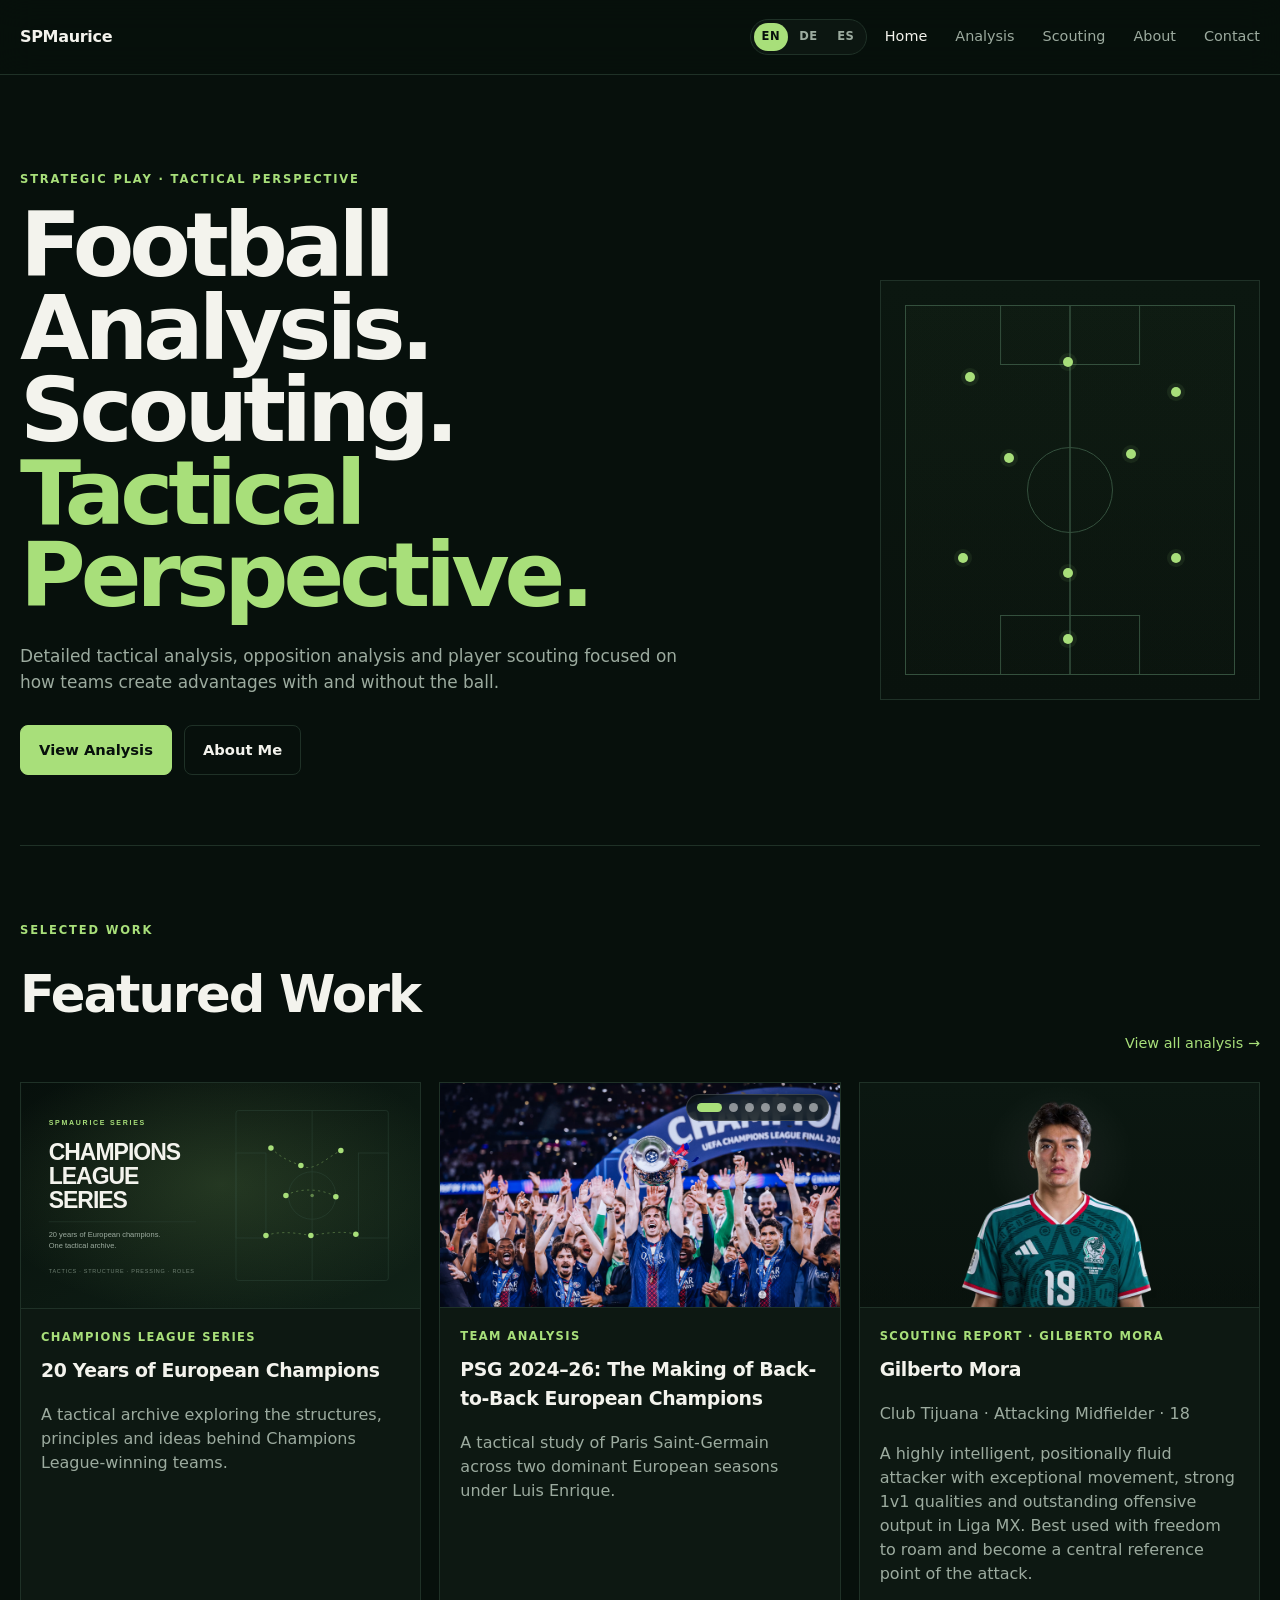
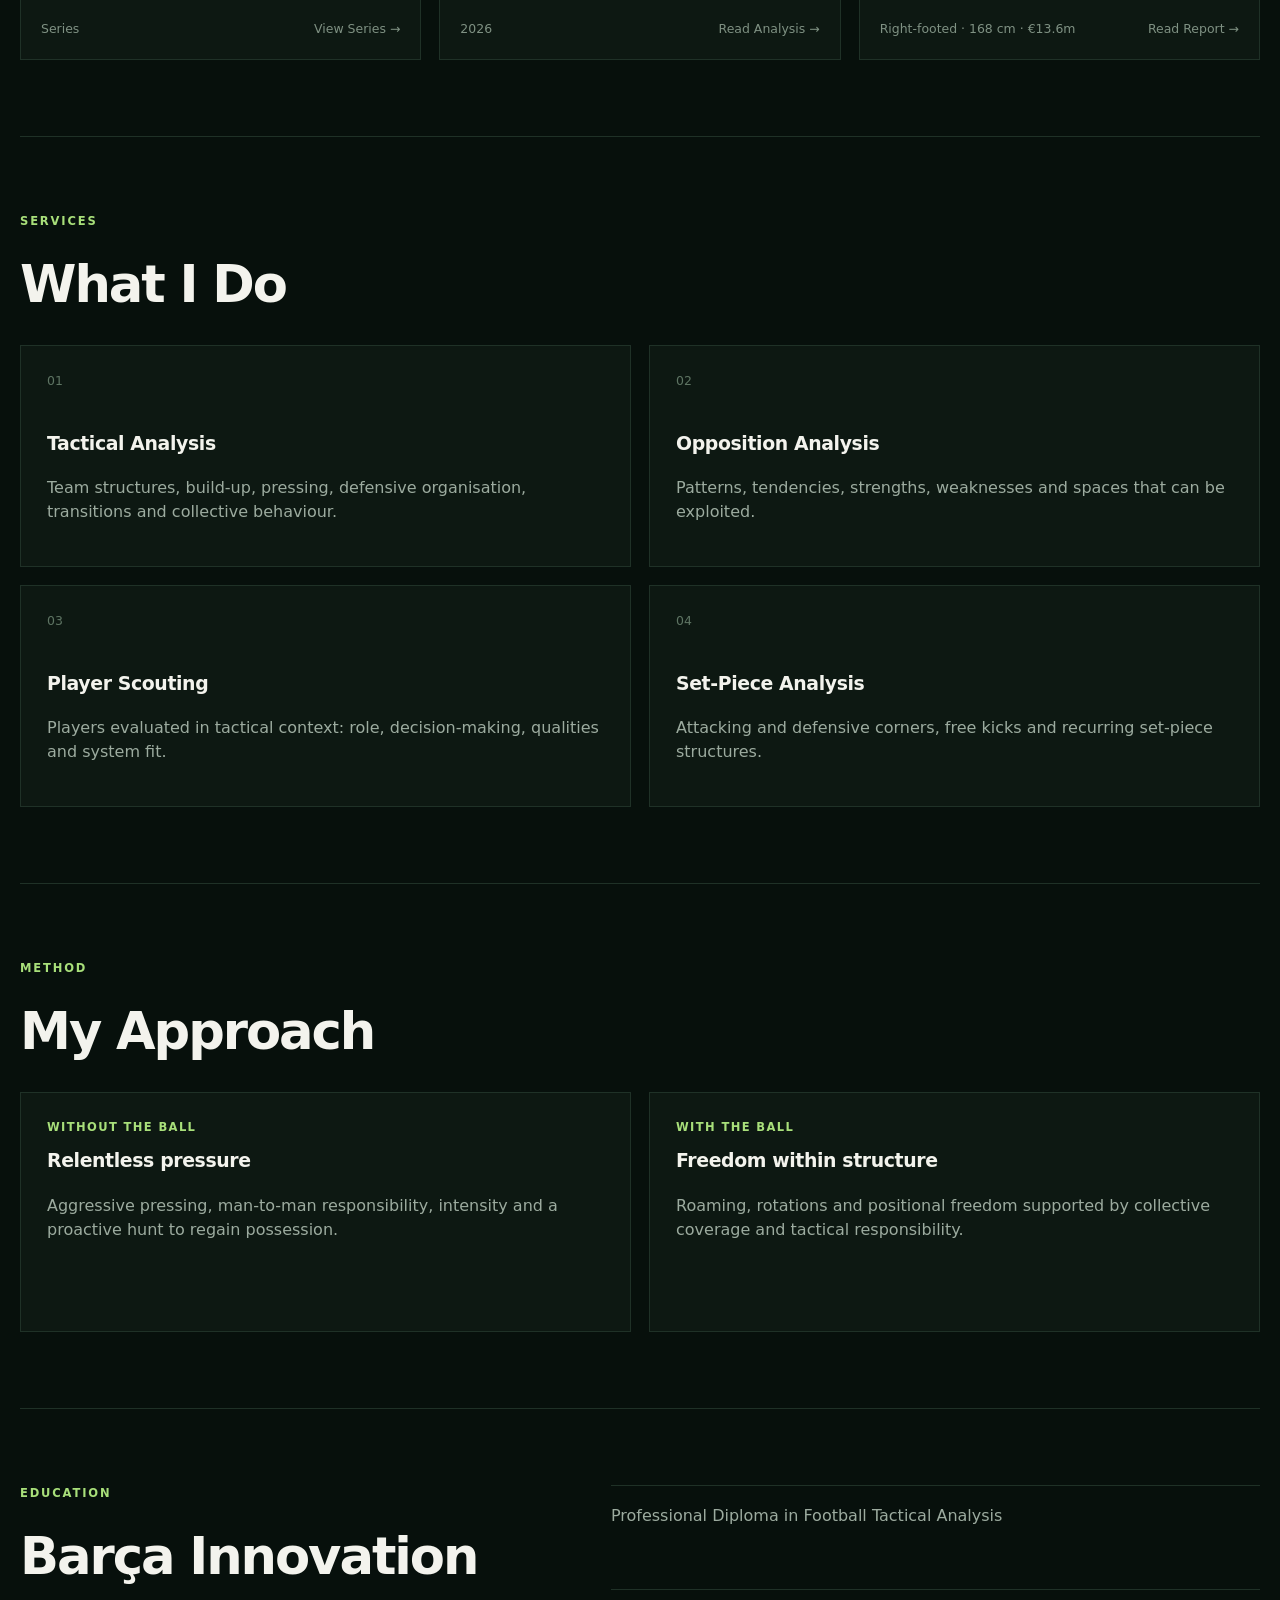
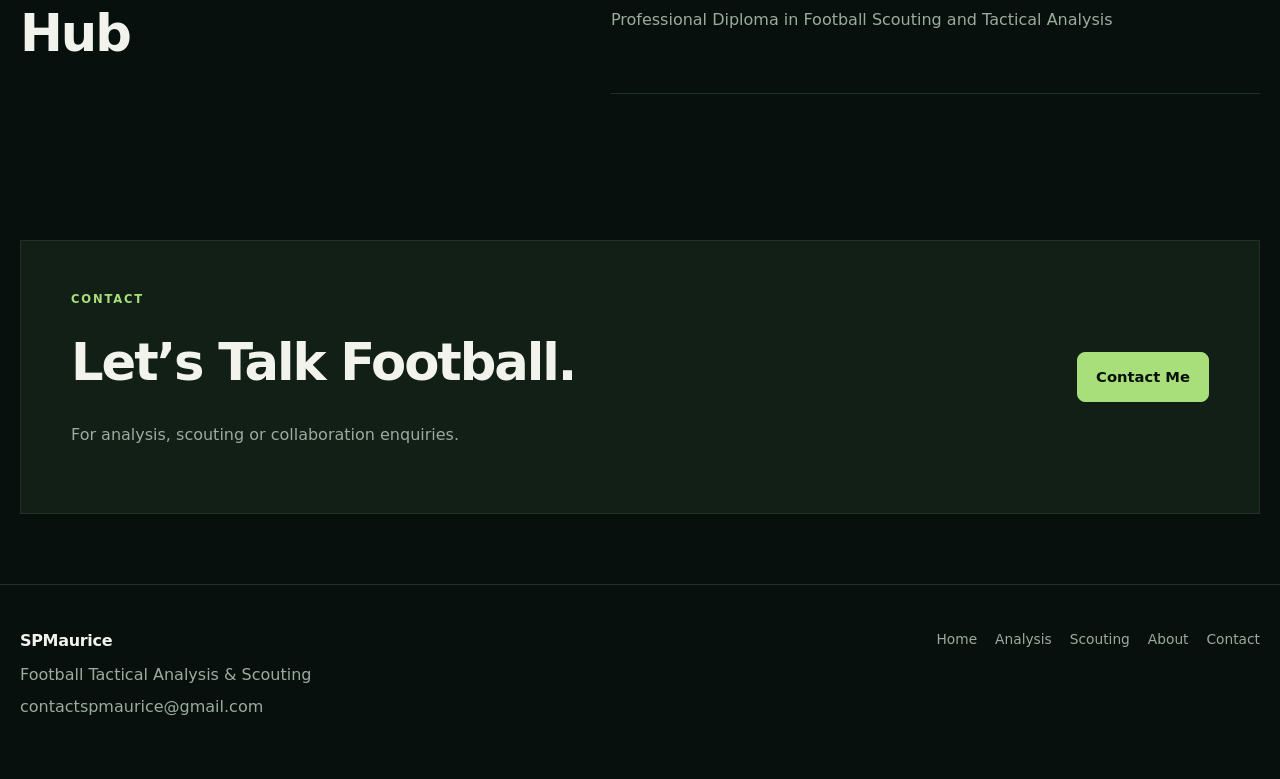
==== commit 06ec0759: "Add Liverpool 2018/19 to featured analysis rotator" ====
--- a/index.html
+++ b/index.html
@@ -119,6 +119,15 @@
             <div class="card-meta"><span>2020</span><span>Read Analysis →</span></div>
           </div>
         </a>
+          <a class="analysis-card featured-slide" data-featured-slide href="/analysis/liverpool-2019/" aria-hidden="true" tabindex="-1">
+          <div class="card-media"><img src="/images/_107201274_gettyimages-1147394018.jpg" alt="Liverpool celebrating the 2019 Champions League title" loading="lazy"></div>
+          <div class="card-body">
+            <div class="tag">Team Analysis</div>
+            <h3>Liverpool 2018/19: Champions of Europe</h3>
+            <p>Jürgen Klopp's 2018/19 Champions League-winning Liverpool.</p>
+            <div class="card-meta"><span>2019</span><span>Read Analysis →</span></div>
+          </div>
+        </a>
           <div class="featured-rotator-controls" aria-label="Choose featured analysis">
             <button class="featured-rotator-dot is-active" type="button" data-featured-dot aria-label="Show PSG analysis" aria-pressed="true"></button>
             <button class="featured-rotator-dot" type="button" data-featured-dot aria-label="Show Real Madrid analysis" aria-pressed="false"></button>
@@ -126,6 +135,7 @@
             <button class="featured-rotator-dot" type="button" data-featured-dot aria-label="Show Real Madrid 2021/22 analysis" aria-pressed="false"></button>
             <button class="featured-rotator-dot" type="button" data-featured-dot aria-label="Show Chelsea 2020/21 analysis" aria-pressed="false"></button>
             <button class="featured-rotator-dot" type="button" data-featured-dot aria-label="Show Bayern 2019/20 analysis" aria-pressed="false"></button>
+            <button class="featured-rotator-dot" type="button" data-featured-dot aria-label="Show Liverpool 2018/19 analysis" aria-pressed="false"></button>
           </div>
         </div>
 
--- a/styles.css
+++ b/styles.css
@@ -1500,3 +1500,120 @@
     padding:18px;
   }
 }
+
+/* Bayern Munich 2019/20 — deep red, white and dark navy */
+body.theme-bayern{
+  --bg:#23060b;
+  --panel:#3a0b12;
+  --panel-2:#5a101b;
+  --line:#7f2632;
+  --text:#fff7f8;
+  --muted:#e7c7cc;
+  --accent:#f15b68;
+  --accent-2:#ffffff;
+  color:var(--text);
+  background:
+    radial-gradient(circle at 16% 18%,rgba(190,28,44,.28),transparent 34%),
+    radial-gradient(circle at 86% 12%,rgba(14,22,54,.34),transparent 34%),
+    linear-gradient(180deg,#170409 0%,#3a0a12 48%,#22060b 100%);
+  background-attachment:fixed;
+}
+.theme-bayern .site-header{
+  background:rgba(24,4,9,.92);
+  border-bottom:1px solid rgba(241,91,104,.24);
+  box-shadow:0 4px 18px rgba(0,0,0,.22);
+  backdrop-filter:blur(10px);
+}
+.theme-bayern .brand{color:#fff}
+.theme-bayern .nav a{color:#e4c7cb}
+.theme-bayern .nav a.active,.theme-bayern .nav a:hover{color:#fff}
+.theme-bayern .nav-toggle{color:#fff;background:#4b0d16;border-color:#8c2c38}
+.theme-bayern .article-hero{
+  border-left:4px solid #f15b68;
+  padding:28px 26px 34px;
+  border-bottom:1px solid #7f2632;
+  background:linear-gradient(120deg,rgba(94,14,25,.76),rgba(29,5,10,.92));
+  box-shadow:0 10px 30px rgba(0,0,0,.24);
+}
+.theme-bayern .article-hero h1,.theme-bayern .prose h2{color:#fff}
+.theme-bayern .article-hero .eyebrow,.theme-bayern .tag,.theme-bayern .series-link{color:#ff9ca5}
+.theme-bayern .page-copy,.theme-bayern .article-meta{color:#e4c6cb}
+.theme-bayern .prose h2{border-left:4px solid #f15b68;padding-left:18px}
+.theme-bayern .prose h3{color:#ffe2e5}
+.theme-bayern .prose p{color:#e6cbd0}
+.theme-bayern .prose strong{color:#fff}
+.theme-bayern .article-cover,.theme-bayern .analysis-slideshow,.theme-bayern .media-block,.theme-bayern .video-slideshow{
+  border:1px solid #7c2834;
+  border-top:3px solid #f15b68;
+  border-radius:18px;
+  background:linear-gradient(160deg,#4b0e17,#21060b);
+  box-shadow:0 14px 36px rgba(0,0,0,.3);
+}
+.theme-bayern .text-link{color:#ff9ca5}
+.theme-bayern .text-link:hover,.theme-bayern .series-link:hover{color:#fff}
+.theme-bayern .site-footer{
+  background:rgba(23,4,9,.9);
+  border-top:1px solid #6f222d;
+}
+.theme-bayern .site-footer p,.theme-bayern .site-footer a{color:#dfc3c8}
+@media(max-width:680px){
+  .theme-bayern .article-hero{padding:24px 16px}
+}
+
+/* Bayern slideshow copy: one text block for slide 1, one for slides 2–5 */
+.theme-bayern .analysis-slideshow{
+  height:auto;
+  max-height:none;
+  overflow:hidden;
+}
+.theme-bayern .analysis-slideshow .slideshow-copy{
+  display:block;
+  width:100%;
+  height:auto;
+  max-height:none;
+  box-sizing:border-box;
+  border-top:1px solid #7c2834;
+  background:linear-gradient(180deg,#3b0c14 0%,#26070d 100%);
+}
+.theme-bayern .analysis-slideshow .slideshow-copy-panel{
+  display:block;
+  position:static;
+  width:100%;
+  max-width:100%;
+  height:auto;
+  max-height:none;
+  min-height:0;
+  box-sizing:border-box;
+  padding:24px 28px 28px;
+  overflow:visible;
+  white-space:normal;
+}
+.theme-bayern .analysis-slideshow .slideshow-copy-panel[hidden]{
+  display:none !important;
+}
+.theme-bayern .analysis-slideshow .slideshow-copy-panel h3{
+  margin:0 0 14px;
+  color:#fff;
+}
+.theme-bayern .analysis-slideshow .slideshow-copy-panel p{
+  display:block;
+  width:auto;
+  max-width:none;
+  height:auto;
+  margin:0 0 14px;
+  color:#e6cbd0;
+  white-space:normal;
+  overflow:visible;
+  overflow-wrap:break-word;
+}
+.theme-bayern .analysis-slideshow .slideshow-copy-panel p:last-child{
+  margin-bottom:0;
+}
+.theme-bayern .analysis-slideshow .slideshow-copy-panel strong{
+  color:#fff;
+}
+@media(max-width:680px){
+  .theme-bayern .analysis-slideshow .slideshow-copy-panel{
+    padding:18px;
+  }
+}
